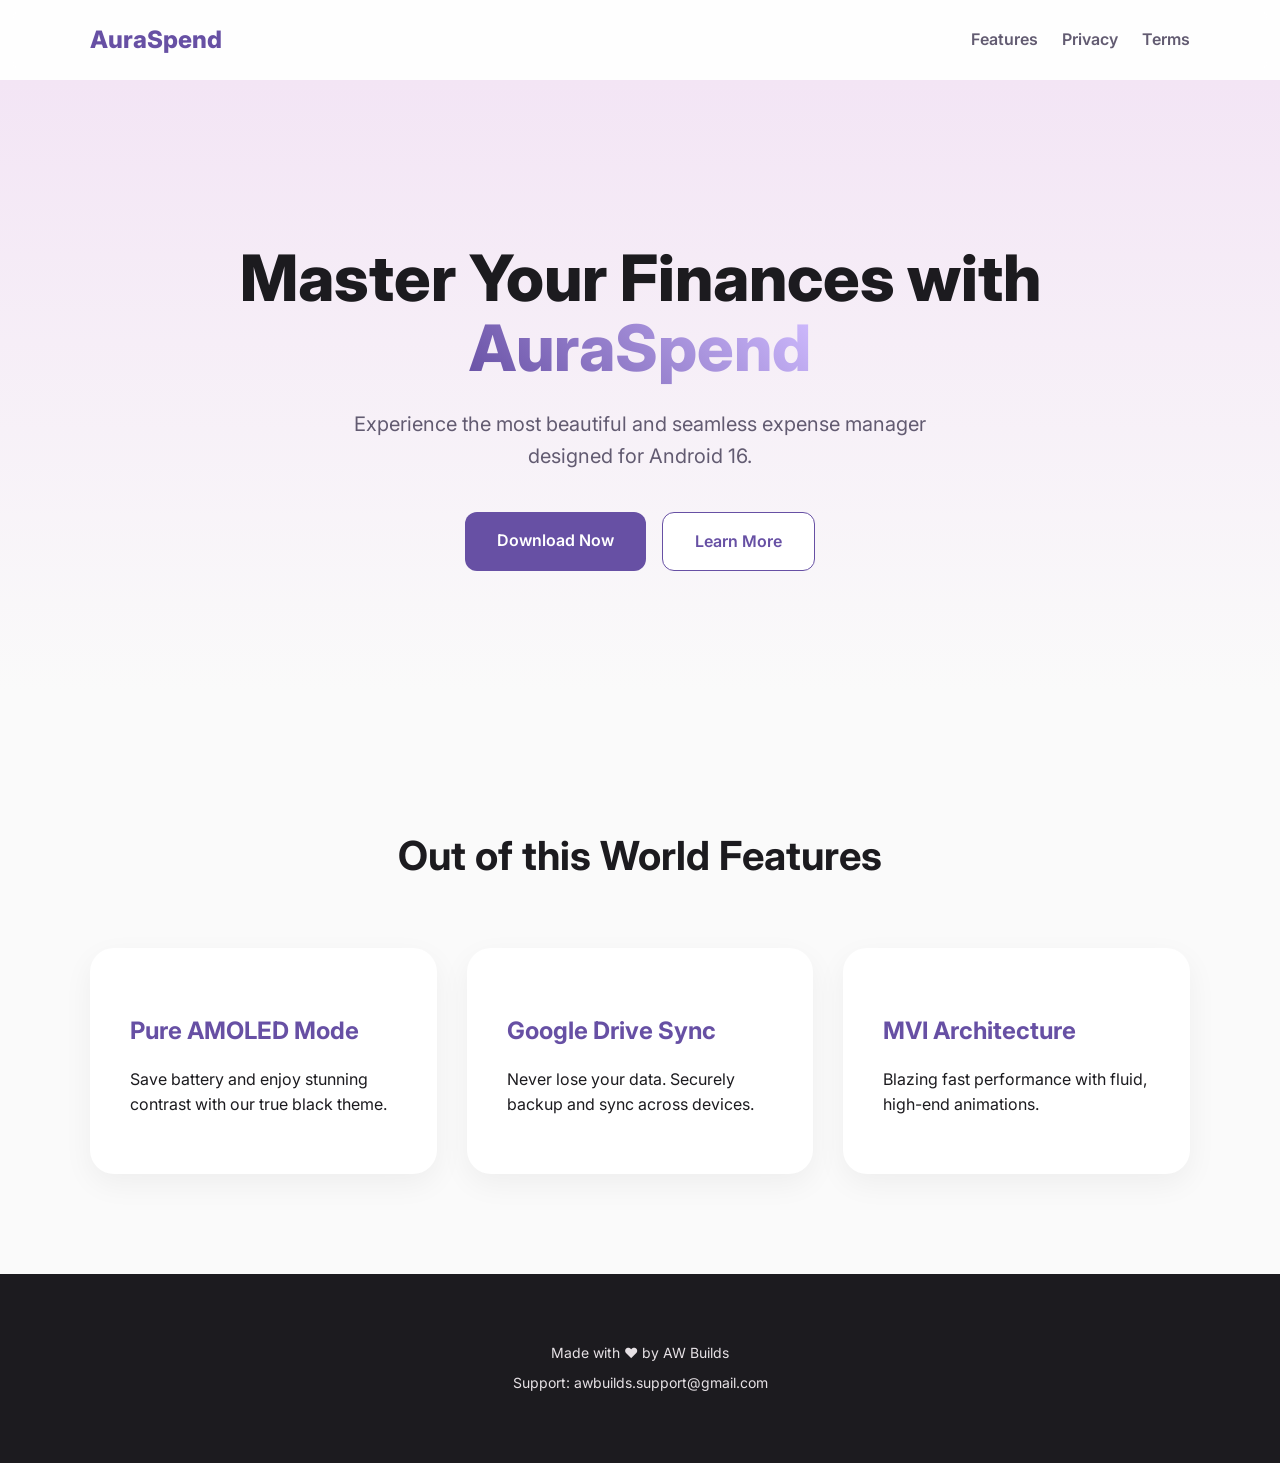
==== .github/private/docs/index.html @ 2388951a "Open-source release setup Add Apache 2.0 LICENSE  Add .github/ templates (CONTRIBUTING, CODE_OF_COND" ====
<!DOCTYPE html>
<html lang="en">
<head>
    <meta charset="UTF-8">
    <meta name="viewport" content="width=device-width, initial-scale=1.0">
    <title>AuraSpend - World Class Expense Management</title>
    <link rel="stylesheet" href="css/style.css">
    <link href="https://fonts.googleapis.com/css2?family=Inter:wght@400;600;800&display=swap" rel="stylesheet">
</head>
<body>
    <nav>
        <div class="container">
            <div class="logo">AuraSpend</div>
            <div class="links">
                <a href="#features">Features</a>
                <a href="privacy.html">Privacy</a>
                <a href="terms.html">Terms</a>
            </div>
        </div>
    </nav>

    <header>
        <div class="container">
            <h1>Master Your Finances with <span class="gradient-text">AuraSpend</span></h1>
            <p>Experience the most beautiful and seamless expense manager designed for Android 16.</p>
            <div class="cta-group">
                <a href="#" class="btn btn-primary">Download Now</a>
                <a href="#features" class="btn btn-secondary">Learn More</a>
            </div>
        </div>
    </header>

    <section id="features" class="features">
        <div class="container">
            <h2>Out of this World Features</h2>
            <div class="grid">
                <div class="card">
                    <h3>Pure AMOLED Mode</h3>
                    <p>Save battery and enjoy stunning contrast with our true black theme.</p>
                </div>
                <div class="card">
                    <h3>Google Drive Sync</h3>
                    <p>Never lose your data. Securely backup and sync across devices.</p>
                </div>
                <div class="card">
                    <h3>MVI Architecture</h3>
                    <p>Blazing fast performance with fluid, high-end animations.</p>
                </div>
            </div>
        </div>
    </section>

    <footer>
        <div class="container">
            <p>Made with ❤️ by AW Builds</p>
            <p>Support: awbuilds.support@gmail.com</p>
        </div>
    </footer>
</body>
</html>
---- .github/private/docs/css/style.css ----
body {
    margin: 0;
    font-family: 'Inter', sans-serif;
    background-color: #fafafa;
    color: #1c1b1f;
    line-height: 1.6;
}

.container {
    max-width: 1100px;
    margin: 0 auto;
    padding: 0 20px;
}

nav {
    height: 80px;
    display: flex;
    align-items: center;
    background: rgba(255, 255, 255, 0.8);
    backdrop-filter: blur(10px);
    position: sticky;
    top: 0;
    z-index: 100;
}

nav .container {
    display: flex;
    justify-content: space-between;
    align-items: center;
    width: 100%;
}

.logo {
    font-weight: 800;
    font-size: 24px;
    color: #6750A4;
}

.links a {
    margin-left: 20px;
    text-decoration: none;
    color: #625B71;
    font-weight: 600;
    transition: color 0.3s;
}

.links a:hover {
    color: #6750A4;
}

header {
    padding: 120px 0;
    text-align: center;
    background: linear-gradient(180deg, #f3e5f5 0%, #fafafa 100%);
}

header h1 {
    font-size: 64px;
    font-weight: 800;
    margin-bottom: 24px;
    line-height: 1.1;
}

.gradient-text {
    background: linear-gradient(45deg, #6750A4, #D0BCFF);
    -webkit-background-clip: text;
    -webkit-text-fill-color: transparent;
}

header p {
    font-size: 20px;
    color: #625B71;
    max-width: 600px;
    margin: 0 auto 40px;
}

.cta-group {
    display: flex;
    justify-content: center;
    gap: 16px;
}

.btn {
    padding: 16px 32px;
    border-radius: 12px;
    text-decoration: none;
    font-weight: 600;
    transition: transform 0.2s;
}

.btn:hover {
    transform: translateY(-2px);
}

.btn-primary {
    background: #6750A4;
    color: white;
}

.btn-secondary {
    background: white;
    color: #6750A4;
    border: 1px solid #6750A4;
}

.features {
    padding: 100px 0;
}

.features h2 {
    text-align: center;
    font-size: 40px;
    margin-bottom: 60px;
}

.grid {
    display: grid;
    grid-template-columns: repeat(auto-fit, minmax(300px, 1fr));
    gap: 30px;
}

.card {
    background: white;
    padding: 40px;
    border-radius: 24px;
    box-shadow: 0 10px 30px rgba(0,0,0,0.05);
    transition: box-shadow 0.3s;
}

.card:hover {
    box-shadow: 0 20px 40px rgba(0,0,0,0.1);
}

.card h3 {
    font-size: 24px;
    margin-bottom: 16px;
    color: #6750A4;
}

footer {
    padding: 60px 0;
    text-align: center;
    background: #1C1B1F;
    color: #E6E1E5;
}

footer p {
    margin: 8px 0;
    font-size: 14px;
}
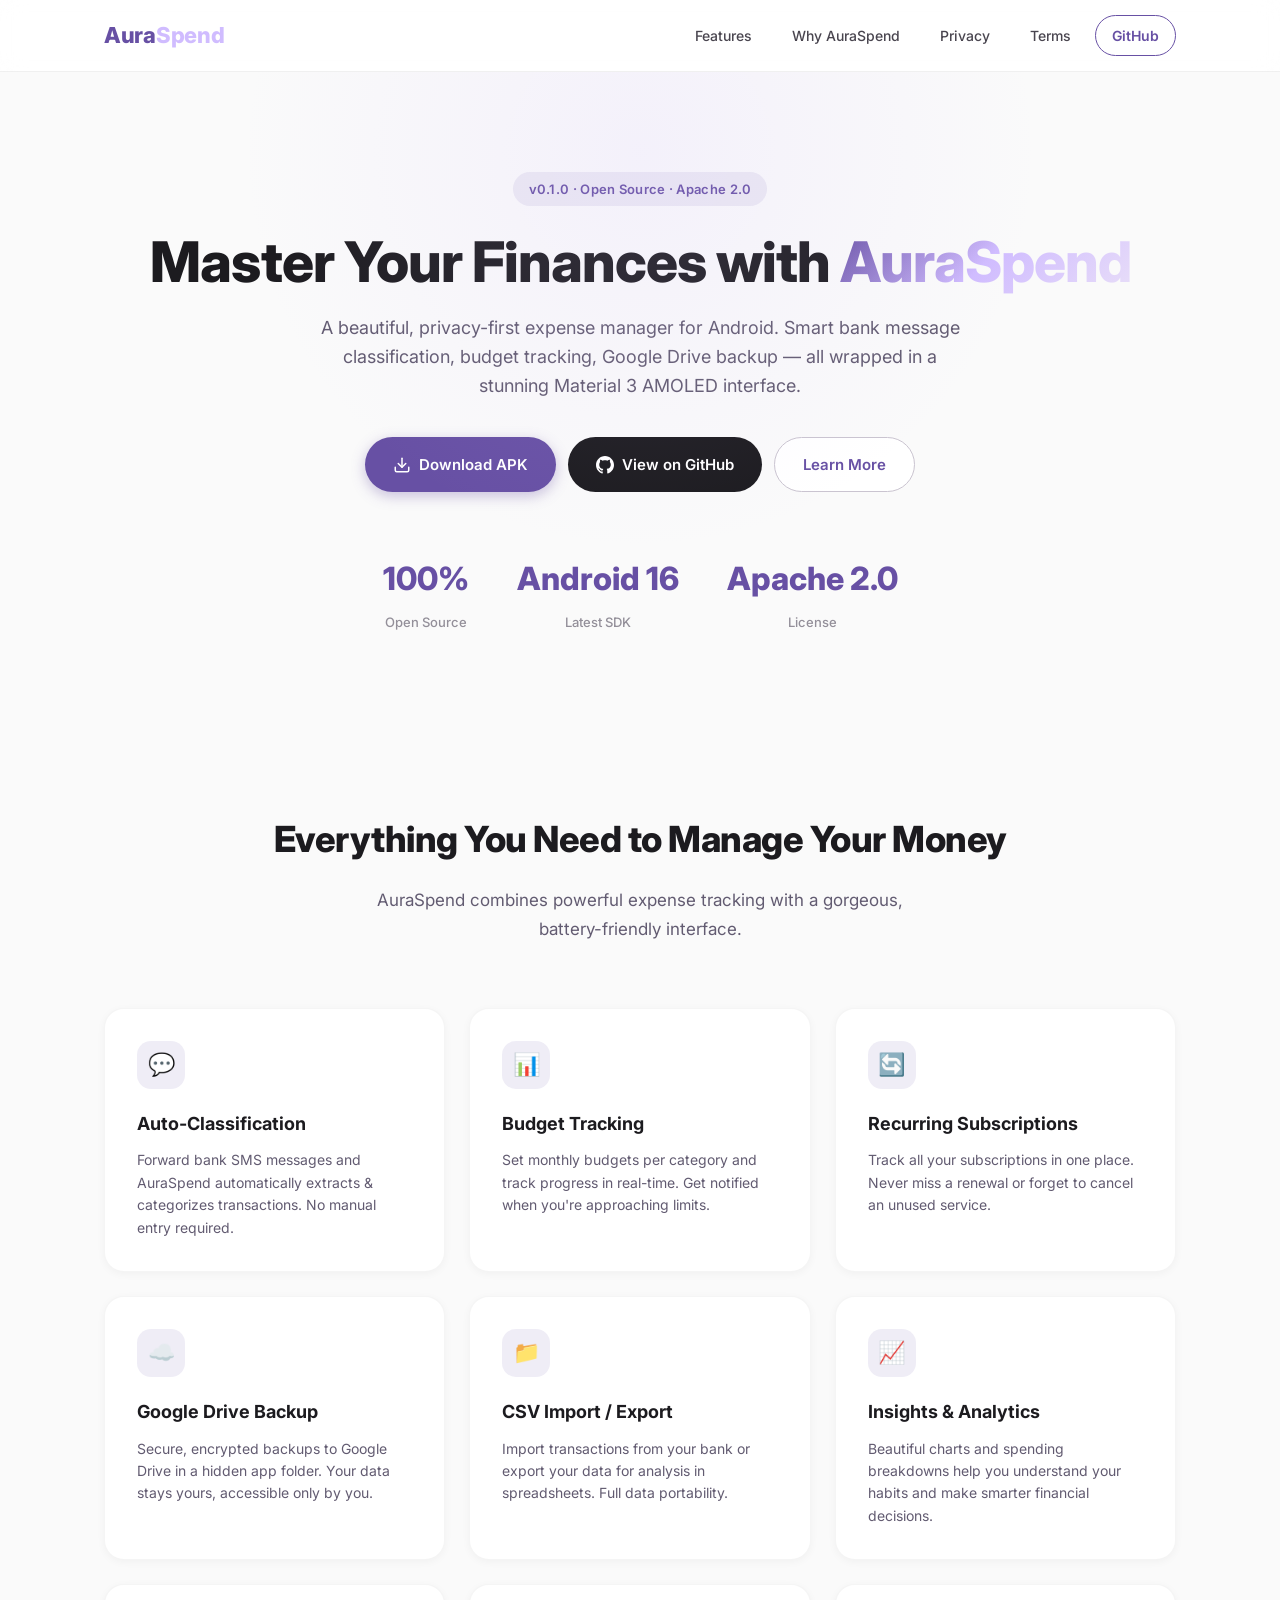
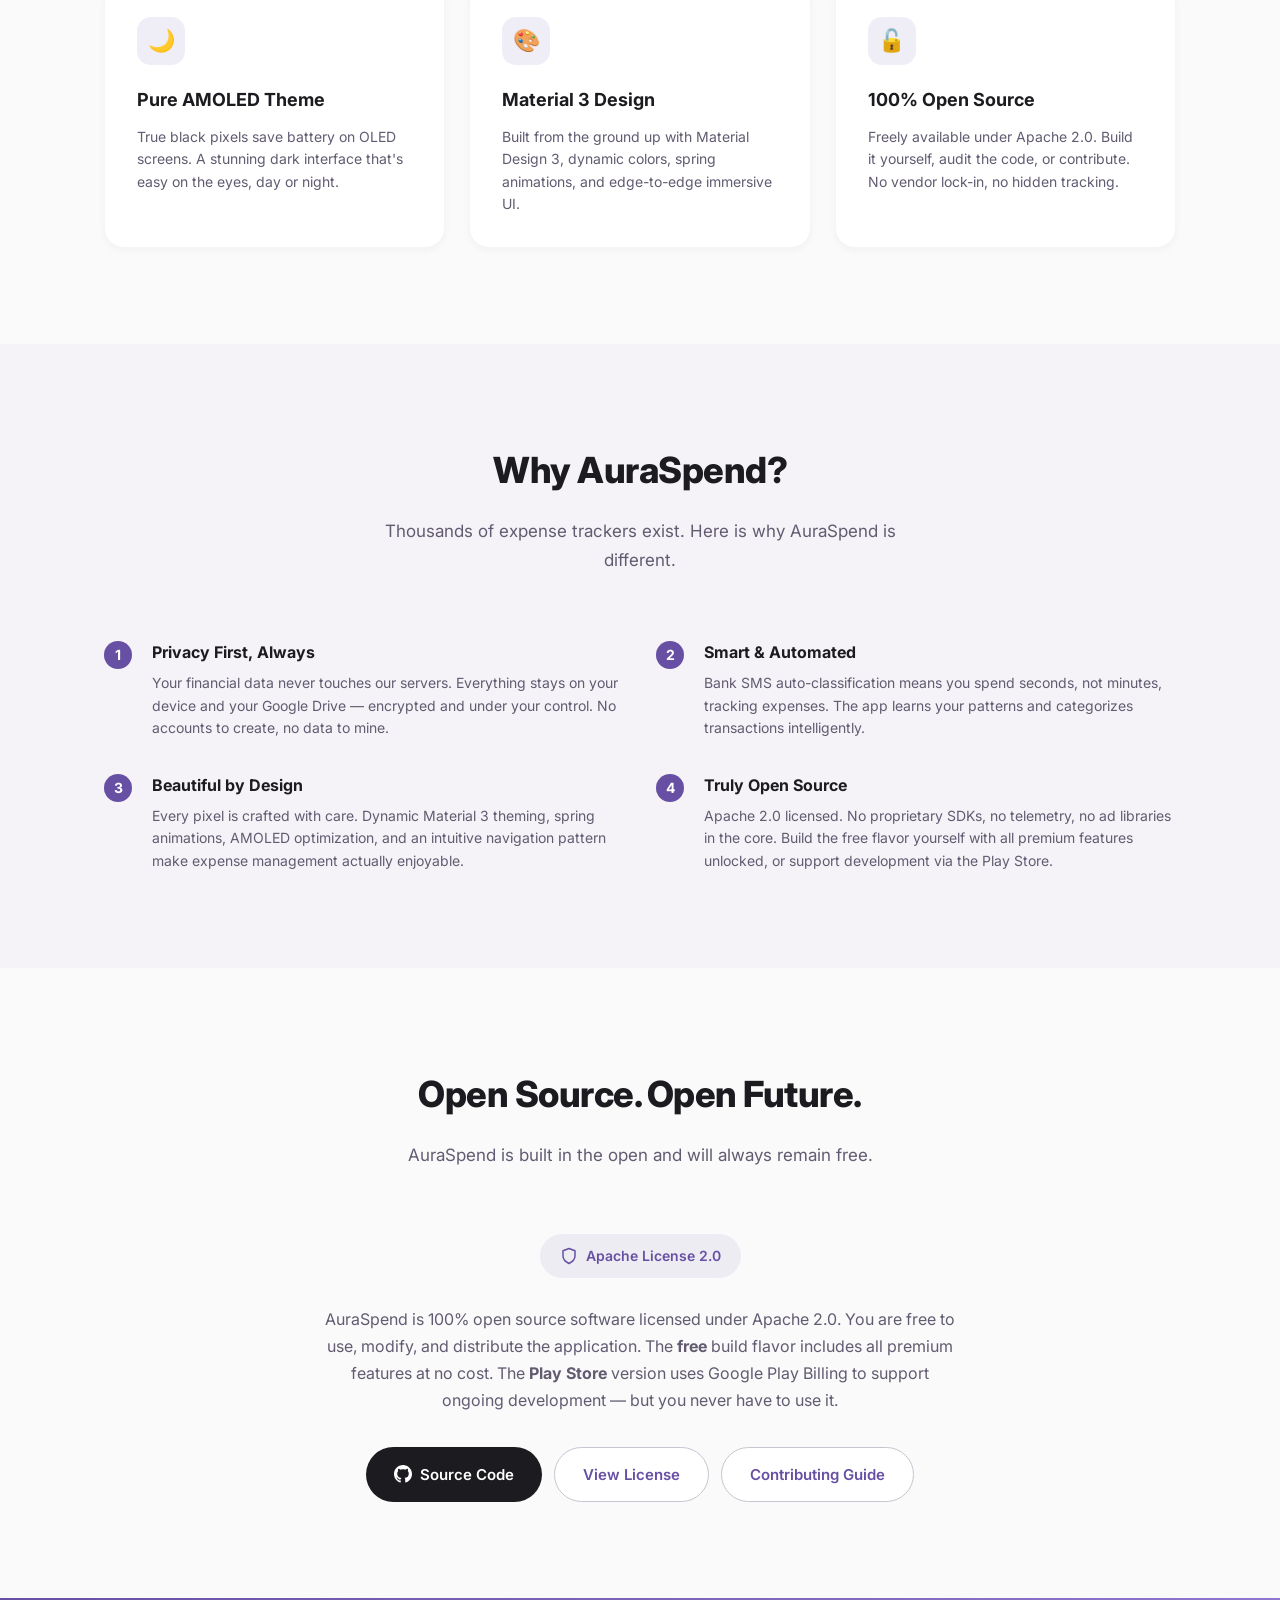
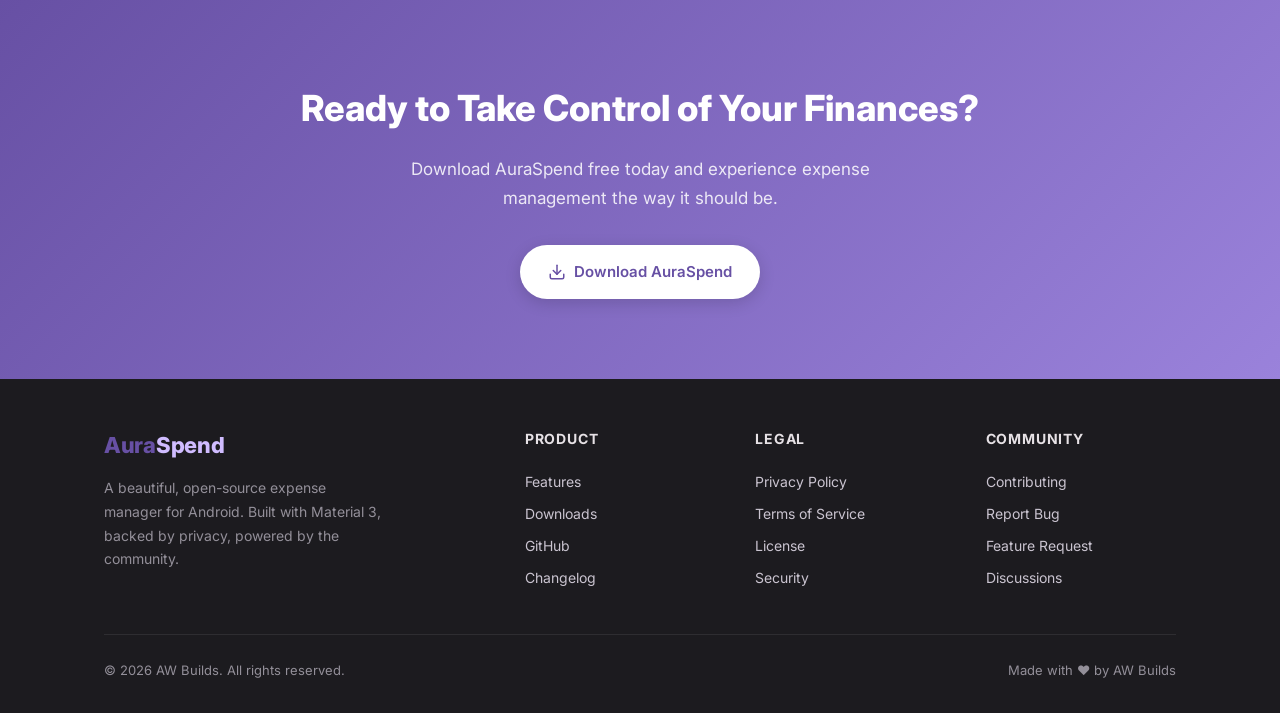
==== commit f697e1cc: "feat(ui): redesign splash screen and fix onboarding/theme logic - Redesign splash screen with animat" ====
--- a/.github/private/docs/index.html
+++ b/.github/private/docs/index.html
@@ -3,57 +3,224 @@
 <head>
     <meta charset="UTF-8">
     <meta name="viewport" content="width=device-width, initial-scale=1.0">
-    <title>AuraSpend - World Class Expense Management</title>
+    <title>AuraSpend — Beautiful Expense Management for Android</title>
+    <meta name="description" content="AuraSpend is a modern, open-source expense tracker for Android with bank message classification, budget tracking, Google Drive sync, and a stunning Material 3 AMOLED interface.">
     <link rel="stylesheet" href="css/style.css">
-    <link href="https://fonts.googleapis.com/css2?family=Inter:wght@400;600;800&display=swap" rel="stylesheet">
+    <link href="https://fonts.googleapis.com/css2?family=Inter:wght@400;500;600;700;800&display=swap" rel="stylesheet">
+    <link rel="icon" type="image/svg+xml" href="data:image/svg+xml,<svg xmlns='http://www.w3.org/2000/svg' viewBox='0 0 100 100'><text y='.9em' font-size='90'>💜</text></svg>">
 </head>
 <body>
     <nav>
         <div class="container">
-            <div class="logo">AuraSpend</div>
-            <div class="links">
+            <a href="index.html" class="logo">Aura<span>Spend</span></a>
+            <div class="nav-links">
                 <a href="#features">Features</a>
+                <a href="#why">Why AuraSpend</a>
                 <a href="privacy.html">Privacy</a>
                 <a href="terms.html">Terms</a>
+                <a href="https://github.com/abhijithwrrr/auraspend" class="btn-outline-small" target="_blank" rel="noopener">GitHub</a>
             </div>
         </div>
     </nav>
 
-    <header>
-        <div class="container">
+    <section class="hero">
+        <div class="container">
+            <div class="hero-badge">v0.1.0 &middot; Open Source &middot; Apache 2.0</div>
             <h1>Master Your Finances with <span class="gradient-text">AuraSpend</span></h1>
-            <p>Experience the most beautiful and seamless expense manager designed for Android 16.</p>
-            <div class="cta-group">
-                <a href="#" class="btn btn-primary">Download Now</a>
+            <p>A beautiful, privacy-first expense manager for Android. Smart bank message classification, budget tracking, Google Drive backup &mdash; all wrapped in a stunning Material 3 AMOLED interface.</p>
+            <div class="hero-actions">
+                <a href="https://github.com/abhijithwrrr/auraspend/releases" class="btn btn-primary" target="_blank" rel="noopener">
+                    <svg width="18" height="18" viewBox="0 0 24 24" fill="none" stroke="currentColor" stroke-width="2" stroke-linecap="round" stroke-linejoin="round"><path d="M21 15v4a2 2 0 0 1-2 2H5a2 2 0 0 1-2-2v-4"/><polyline points="7 10 12 15 17 10"/><line x1="12" y1="15" x2="12" y2="3"/></svg>
+                    Download APK
+                </a>
+                <a href="https://github.com/abhijithwrrr/auraspend" class="btn btn-github" target="_blank" rel="noopener">
+                    <svg width="18" height="18" viewBox="0 0 24 24" fill="currentColor"><path d="M12 0c-6.626 0-12 5.373-12 12 0 5.302 3.438 9.8 8.207 11.387.599.111.793-.261.793-.577v-2.234c-3.338.726-4.033-1.416-4.033-1.416-.546-1.387-1.333-1.756-1.333-1.756-1.089-.745.083-.729.083-.729 1.205.084 1.839 1.237 1.839 1.237 1.07 1.834 2.807 1.304 3.492.997.107-.775.418-1.305.762-1.604-2.665-.305-5.467-1.334-5.467-5.931 0-1.311.469-2.381 1.236-3.221-.124-.303-.535-1.524.117-3.176 0 0 1.008-.322 3.301 1.23.957-.266 1.983-.399 3.003-.404 1.02.005 2.047.138 3.006.404 2.291-1.552 3.297-1.23 3.297-1.23.653 1.653.242 2.874.118 3.176.77.84 1.235 1.911 1.235 3.221 0 4.609-2.807 5.624-5.479 5.921.43.372.823 1.102.823 2.222v3.293c0 .319.192.694.801.576 4.765-1.589 8.199-6.086 8.199-11.386 0-6.627-5.373-12-12-12z"/></svg>
+                    View on GitHub
+                </a>
                 <a href="#features" class="btn btn-secondary">Learn More</a>
             </div>
-        </div>
-    </header>
-
-    <section id="features" class="features">
-        <div class="container">
-            <h2>Out of this World Features</h2>
-            <div class="grid">
-                <div class="card">
-                    <h3>Pure AMOLED Mode</h3>
-                    <p>Save battery and enjoy stunning contrast with our true black theme.</p>
-                </div>
-                <div class="card">
-                    <h3>Google Drive Sync</h3>
-                    <p>Never lose your data. Securely backup and sync across devices.</p>
-                </div>
-                <div class="card">
-                    <h3>MVI Architecture</h3>
-                    <p>Blazing fast performance with fluid, high-end animations.</p>
-                </div>
-            </div>
+            <div class="hero-stats">
+                <div class="stat-item">
+                    <div class="stat-number">100%</div>
+                    <div class="stat-label">Open Source</div>
+                </div>
+                <div class="stat-item">
+                    <div class="stat-number">Android 16</div>
+                    <div class="stat-label">Latest SDK</div>
+                </div>
+                <div class="stat-item">
+                    <div class="stat-number">Apache 2.0</div>
+                    <div class="stat-label">License</div>
+                </div>
+            </div>
+        </div>
+    </section>
+
+    <section id="features" class="section">
+        <div class="container">
+            <div class="section-header">
+                <h2>Everything You Need to Manage Your Money</h2>
+                <p>AuraSpend combines powerful expense tracking with a gorgeous, battery-friendly interface.</p>
+            </div>
+            <div class="features-grid">
+                <div class="feature-card">
+                    <div class="feature-icon">💬</div>
+                    <h3>Auto-Classification</h3>
+                    <p>Forward bank SMS messages and AuraSpend automatically extracts &amp; categorizes transactions. No manual entry required.</p>
+                </div>
+                <div class="feature-card">
+                    <div class="feature-icon">📊</div>
+                    <h3>Budget Tracking</h3>
+                    <p>Set monthly budgets per category and track progress in real-time. Get notified when you're approaching limits.</p>
+                </div>
+                <div class="feature-card">
+                    <div class="feature-icon">🔄</div>
+                    <h3>Recurring Subscriptions</h3>
+                    <p>Track all your subscriptions in one place. Never miss a renewal or forget to cancel an unused service.</p>
+                </div>
+                <div class="feature-card">
+                    <div class="feature-icon">☁️</div>
+                    <h3>Google Drive Backup</h3>
+                    <p>Secure, encrypted backups to Google Drive in a hidden app folder. Your data stays yours, accessible only by you.</p>
+                </div>
+                <div class="feature-card">
+                    <div class="feature-icon">📁</div>
+                    <h3>CSV Import / Export</h3>
+                    <p>Import transactions from your bank or export your data for analysis in spreadsheets. Full data portability.</p>
+                </div>
+                <div class="feature-card">
+                    <div class="feature-icon">📈</div>
+                    <h3>Insights &amp; Analytics</h3>
+                    <p>Beautiful charts and spending breakdowns help you understand your habits and make smarter financial decisions.</p>
+                </div>
+                <div class="feature-card">
+                    <div class="feature-icon">🌙</div>
+                    <h3>Pure AMOLED Theme</h3>
+                    <p>True black pixels save battery on OLED screens. A stunning dark interface that's easy on the eyes, day or night.</p>
+                </div>
+                <div class="feature-card">
+                    <div class="feature-icon">🎨</div>
+                    <h3>Material 3 Design</h3>
+                    <p>Built from the ground up with Material Design 3, dynamic colors, spring animations, and edge-to-edge immersive UI.</p>
+                </div>
+                <div class="feature-card">
+                    <div class="feature-icon">🔓</div>
+                    <h3>100% Open Source</h3>
+                    <p>Freely available under Apache 2.0. Build it yourself, audit the code, or contribute. No vendor lock-in, no hidden tracking.</p>
+                </div>
+            </div>
+        </div>
+    </section>
+
+    <section id="why" class="section section-alt">
+        <div class="container">
+            <div class="section-header">
+                <h2>Why AuraSpend?</h2>
+                <p>Thousands of expense trackers exist. Here is why AuraSpend is different.</p>
+            </div>
+            <div class="why-grid">
+                <div class="why-item">
+                    <div class="why-marker">1</div>
+                    <div>
+                        <h4>Privacy First, Always</h4>
+                        <p>Your financial data never touches our servers. Everything stays on your device and your Google Drive &mdash; encrypted and under your control. No accounts to create, no data to mine.</p>
+                    </div>
+                </div>
+                <div class="why-item">
+                    <div class="why-marker">2</div>
+                    <div>
+                        <h4>Smart &amp; Automated</h4>
+                        <p>Bank SMS auto-classification means you spend seconds, not minutes, tracking expenses. The app learns your patterns and categorizes transactions intelligently.</p>
+                    </div>
+                </div>
+                <div class="why-item">
+                    <div class="why-marker">3</div>
+                    <div>
+                        <h4>Beautiful by Design</h4>
+                        <p>Every pixel is crafted with care. Dynamic Material 3 theming, spring animations, AMOLED optimization, and an intuitive navigation pattern make expense management actually enjoyable.</p>
+                    </div>
+                </div>
+                <div class="why-item">
+                    <div class="why-marker">4</div>
+                    <div>
+                        <h4>Truly Open Source</h4>
+                        <p>Apache 2.0 licensed. No proprietary SDKs, no telemetry, no ad libraries in the core. Build the free flavor yourself with all premium features unlocked, or support development via the Play Store.</p>
+                    </div>
+                </div>
+            </div>
+        </div>
+    </section>
+
+    <section class="section">
+        <div class="container">
+            <div class="section-header">
+                <h2>Open Source. Open Future.</h2>
+                <p>AuraSpend is built in the open and will always remain free.</p>
+            </div>
+            <div class="oss-content">
+                <div class="license-badge">
+                    <svg width="18" height="18" viewBox="0 0 24 24" fill="none" stroke="currentColor" stroke-width="2" stroke-linecap="round" stroke-linejoin="round"><path d="M12 22s8-4 8-10V5l-8-3-8 3v7c0 6 8 10 8 10z"/></svg>
+                    Apache License 2.0
+                </div>
+                <p>
+                    AuraSpend is 100% open source software licensed under Apache 2.0. You are free to use, modify, and distribute the application. The <strong>free</strong> build flavor includes all premium features at no cost. The <strong>Play Store</strong> version uses Google Play Billing to support ongoing development &mdash; but you never have to use it.
+                </p>
+                <div class="oss-links">
+                    <a href="https://github.com/abhijithwrrr/auraspend" class="btn btn-github" target="_blank" rel="noopener">
+                        <svg width="18" height="18" viewBox="0 0 24 24" fill="currentColor"><path d="M12 0c-6.626 0-12 5.373-12 12 0 5.302 3.438 9.8 8.207 11.387.599.111.793-.261.793-.577v-2.234c-3.338.726-4.033-1.416-4.033-1.416-.546-1.387-1.333-1.756-1.333-1.756-1.089-.745.083-.729.083-.729 1.205.084 1.839 1.237 1.839 1.237 1.07 1.834 2.807 1.304 3.492.997.107-.775.418-1.305.762-1.604-2.665-.305-5.467-1.334-5.467-5.931 0-1.311.469-2.381 1.236-3.221-.124-.303-.535-1.524.117-3.176 0 0 1.008-.322 3.301 1.23.957-.266 1.983-.399 3.003-.404 1.02.005 2.047.138 3.006.404 2.291-1.552 3.297-1.23 3.297-1.23.653 1.653.242 2.874.118 3.176.77.84 1.235 1.911 1.235 3.221 0 4.609-2.807 5.624-5.479 5.921.43.372.823 1.102.823 2.222v3.293c0 .319.192.694.801.576 4.765-1.589 8.199-6.086 8.199-11.386 0-6.627-5.373-12-12-12z"/></svg>
+                        Source Code
+                    </a>
+                    <a href="https://github.com/abhijithwrrr/auraspend/blob/main/LICENSE" class="btn btn-secondary" target="_blank" rel="noopener">View License</a>
+                    <a href="https://github.com/abhijithwrrr/auraspend/blob/main/CONTRIBUTING.md" class="btn btn-secondary" target="_blank" rel="noopener">Contributing Guide</a>
+                </div>
+            </div>
+        </div>
+    </section>
+
+    <section class="cta-section">
+        <div class="container">
+            <h2>Ready to Take Control of Your Finances?</h2>
+            <p>Download AuraSpend free today and experience expense management the way it should be.</p>
+            <a href="https://github.com/abhijithwrrr/auraspend/releases" class="btn" target="_blank" rel="noopener">
+                <svg width="18" height="18" viewBox="0 0 24 24" fill="none" stroke="currentColor" stroke-width="2" stroke-linecap="round" stroke-linejoin="round"><path d="M21 15v4a2 2 0 0 1-2 2H5a2 2 0 0 1-2-2v-4"/><polyline points="7 10 12 15 17 10"/><line x1="12" y1="15" x2="12" y2="3"/></svg>
+                Download AuraSpend
+            </a>
         </div>
     </section>
 
     <footer>
         <div class="container">
-            <p>Made with ❤️ by AW Builds</p>
-            <p>Support: awbuilds.support@gmail.com</p>
+            <div class="footer-grid">
+                <div class="footer-brand">
+                    <a href="index.html" class="logo">Aura<span>Spend</span></a>
+                    <p>A beautiful, open-source expense manager for Android. Built with Material 3, backed by privacy, powered by the community.</p>
+                </div>
+                <div class="footer-col">
+                    <h4>Product</h4>
+                    <a href="#features">Features</a>
+                    <a href="https://github.com/abhijithwrrr/auraspend/releases">Downloads</a>
+                    <a href="https://github.com/abhijithwrrr/auraspend">GitHub</a>
+                    <a href="https://github.com/abhijithwrrr/auraspend/blob/main/CHANGELOG.md">Changelog</a>
+                </div>
+                <div class="footer-col">
+                    <h4>Legal</h4>
+                    <a href="privacy.html">Privacy Policy</a>
+                    <a href="terms.html">Terms of Service</a>
+                    <a href="https://github.com/abhijithwrrr/auraspend/blob/main/LICENSE">License</a>
+                    <a href="https://github.com/abhijithwrrr/auraspend/blob/main/SECURITY.md">Security</a>
+                </div>
+                <div class="footer-col">
+                    <h4>Community</h4>
+                    <a href="https://github.com/abhijithwrrr/auraspend/blob/main/CONTRIBUTING.md">Contributing</a>
+                    <a href="https://github.com/abhijithwrrr/auraspend/issues">Report Bug</a>
+                    <a href="https://github.com/abhijithwrrr/auraspend/issues">Feature Request</a>
+                    <a href="https://github.com/abhijithwrrr/auraspend/discussions">Discussions</a>
+                </div>
+            </div>
+            <div class="footer-bottom">
+                <p>&copy; 2026 AW Builds. All rights reserved.</p>
+                <p>Made with ❤️ by AW Builds</p>
+            </div>
         </div>
     </footer>
 </body>
--- a/.github/private/docs/css/style.css
+++ b/.github/private/docs/css/style.css
@@ -1,26 +1,41 @@
+*, *::before, *::after {
+    box-sizing: border-box;
+    margin: 0;
+    padding: 0;
+}
+
+html {
+    scroll-behavior: smooth;
+    -webkit-font-smoothing: antialiased;
+    -moz-osx-font-smoothing: grayscale;
+}
+
 body {
-    margin: 0;
-    font-family: 'Inter', sans-serif;
+    font-family: 'Inter', -apple-system, BlinkMacSystemFont, sans-serif;
     background-color: #fafafa;
     color: #1c1b1f;
-    line-height: 1.6;
+    line-height: 1.7;
+    font-size: 16px;
 }
 
 .container {
-    max-width: 1100px;
+    max-width: 1120px;
     margin: 0 auto;
-    padding: 0 20px;
-}
-
+    padding: 0 24px;
+}
+
+/* Navigation */
 nav {
-    height: 80px;
-    display: flex;
-    align-items: center;
-    background: rgba(255, 255, 255, 0.8);
-    backdrop-filter: blur(10px);
+    height: 72px;
+    display: flex;
+    align-items: center;
+    background: rgba(255, 255, 255, 0.85);
+    backdrop-filter: blur(12px);
+    -webkit-backdrop-filter: blur(12px);
     position: sticky;
     top: 0;
-    z-index: 100;
+    z-index: 1000;
+    border-bottom: 1px solid rgba(0,0,0,0.06);
 }
 
 nav .container {
@@ -32,60 +47,122 @@
 
 .logo {
     font-weight: 800;
-    font-size: 24px;
-    color: #6750A4;
-}
-
-.links a {
-    margin-left: 20px;
+    font-size: 22px;
+    color: #6750A4;
     text-decoration: none;
-    color: #625B71;
+    letter-spacing: -0.3px;
+}
+
+.logo span {
+    color: #D0BCFF;
+}
+
+.nav-links {
+    display: flex;
+    align-items: center;
+    gap: 8px;
+}
+
+.nav-links a {
+    text-decoration: none;
+    color: #49454F;
+    font-weight: 500;
+    font-size: 14px;
+    padding: 8px 16px;
+    border-radius: 100px;
+    transition: all 0.2s;
+}
+
+.nav-links a:hover {
+    background: rgba(103, 80, 164, 0.08);
+    color: #6750A4;
+}
+
+.nav-links .btn-outline-small {
+    border: 1px solid #6750A4;
+    color: #6750A4;
     font-weight: 600;
-    transition: color 0.3s;
-}
-
-.links a:hover {
-    color: #6750A4;
-}
-
-header {
-    padding: 120px 0;
+}
+
+.nav-links .btn-outline-small:hover {
+    background: #6750A4;
+    color: #fff;
+}
+
+/* Hero */
+.hero {
+    padding: 100px 0 80px;
     text-align: center;
-    background: linear-gradient(180deg, #f3e5f5 0%, #fafafa 100%);
-}
-
-header h1 {
-    font-size: 64px;
+    position: relative;
+    overflow: hidden;
+}
+
+.hero::before {
+    content: '';
+    position: absolute;
+    top: -50%;
+    left: 50%;
+    width: 800px;
+    height: 800px;
+    background: radial-gradient(circle, rgba(208,188,255,0.15) 0%, transparent 70%);
+    transform: translate(-50%, 0);
+    pointer-events: none;
+}
+
+.hero-badge {
+    display: inline-block;
+    background: rgba(103, 80, 164, 0.1);
+    color: #6750A4;
+    font-size: 13px;
+    font-weight: 600;
+    padding: 6px 16px;
+    border-radius: 100px;
+    margin-bottom: 24px;
+    letter-spacing: 0.3px;
+}
+
+.hero h1 {
+    font-size: 56px;
     font-weight: 800;
-    margin-bottom: 24px;
-    line-height: 1.1;
-}
-
-.gradient-text {
-    background: linear-gradient(45deg, #6750A4, #D0BCFF);
+    margin-bottom: 20px;
+    line-height: 1.15;
+    letter-spacing: -1px;
+    color: #1c1b1f;
+}
+
+.hero h1 .gradient-text {
+    background: linear-gradient(135deg, #6750A4 0%, #D0BCFF 50%, #E8DEF8 100%);
     -webkit-background-clip: text;
     -webkit-text-fill-color: transparent;
-}
-
-header p {
-    font-size: 20px;
+    background-clip: text;
+}
+
+.hero p {
+    font-size: 18px;
     color: #625B71;
-    max-width: 600px;
-    margin: 0 auto 40px;
-}
-
-.cta-group {
+    max-width: 640px;
+    margin: 0 auto 36px;
+    line-height: 1.6;
+}
+
+.hero-actions {
     display: flex;
     justify-content: center;
-    gap: 16px;
+    gap: 12px;
+    flex-wrap: wrap;
 }
 
 .btn {
-    padding: 16px 32px;
-    border-radius: 12px;
+    display: inline-flex;
+    align-items: center;
+    gap: 8px;
+    padding: 14px 28px;
+    border-radius: 100px;
     text-decoration: none;
     font-weight: 600;
-    transition: transform 0.2s;
+    font-size: 15px;
+    transition: all 0.25s;
+    cursor: pointer;
 }
 
 .btn:hover {
@@ -94,57 +171,420 @@
 
 .btn-primary {
     background: #6750A4;
-    color: white;
+    color: #fff;
+    box-shadow: 0 4px 14px rgba(103, 80, 164, 0.35);
+}
+
+.btn-primary:hover {
+    background: #7C67B6;
+    box-shadow: 0 6px 20px rgba(103, 80, 164, 0.45);
 }
 
 .btn-secondary {
-    background: white;
-    color: #6750A4;
-    border: 1px solid #6750A4;
-}
-
-.features {
-    padding: 100px 0;
-}
-
-.features h2 {
+    background: #fff;
+    color: #6750A4;
+    border: 1.5px solid #CAC4D0;
+}
+
+.btn-secondary:hover {
+    border-color: #6750A4;
+    background: rgba(103, 80, 164, 0.04);
+}
+
+.btn-github {
+    background: #1c1b1f;
+    color: #fff;
+}
+
+.btn-github:hover {
+    background: #2e2c33;
+}
+
+.hero-stats {
+    display: flex;
+    justify-content: center;
+    gap: 48px;
+    margin-top: 60px;
+    flex-wrap: wrap;
+}
+
+.stat-item {
     text-align: center;
-    font-size: 40px;
-    margin-bottom: 60px;
-}
-
-.grid {
+}
+
+.stat-number {
+    font-size: 32px;
+    font-weight: 800;
+    color: #6750A4;
+}
+
+.stat-label {
+    font-size: 13px;
+    color: #938F99;
+    font-weight: 500;
+    margin-top: 4px;
+}
+
+/* Section common */
+.section {
+    padding: 96px 0;
+}
+
+.section-alt {
+    background: #f5f3f7;
+}
+
+.section-header {
+    text-align: center;
+    margin-bottom: 64px;
+}
+
+.section-header h2 {
+    font-size: 36px;
+    font-weight: 800;
+    color: #1c1b1f;
+    margin-bottom: 16px;
+    letter-spacing: -0.5px;
+}
+
+.section-header p {
+    font-size: 17px;
+    color: #625B71;
+    max-width: 560px;
+    margin: 0 auto;
+}
+
+/* Features Grid */
+.features-grid {
     display: grid;
-    grid-template-columns: repeat(auto-fit, minmax(300px, 1fr));
-    gap: 30px;
-}
-
-.card {
-    background: white;
-    padding: 40px;
-    border-radius: 24px;
-    box-shadow: 0 10px 30px rgba(0,0,0,0.05);
-    transition: box-shadow 0.3s;
-}
-
-.card:hover {
-    box-shadow: 0 20px 40px rgba(0,0,0,0.1);
-}
-
-.card h3 {
-    font-size: 24px;
+    grid-template-columns: repeat(3, 1fr);
+    gap: 24px;
+}
+
+.feature-card {
+    background: #fff;
+    padding: 32px;
+    border-radius: 20px;
+    box-shadow: 0 2px 8px rgba(0,0,0,0.04);
+    transition: all 0.3s;
+    border: 1px solid rgba(0,0,0,0.04);
+}
+
+.feature-card:hover {
+    box-shadow: 0 12px 32px rgba(0,0,0,0.08);
+    transform: translateY(-4px);
+    border-color: rgba(103, 80, 164, 0.15);
+}
+
+.feature-icon {
+    width: 48px;
+    height: 48px;
+    background: rgba(103, 80, 164, 0.1);
+    border-radius: 14px;
+    display: flex;
+    align-items: center;
+    justify-content: center;
+    font-size: 22px;
+    margin-bottom: 20px;
+}
+
+.feature-card h3 {
+    font-size: 18px;
+    font-weight: 700;
+    color: #1c1b1f;
+    margin-bottom: 10px;
+}
+
+.feature-card p {
+    font-size: 14px;
+    color: #625B71;
+    line-height: 1.6;
+}
+
+/* Why section */
+.why-grid {
+    display: grid;
+    grid-template-columns: repeat(2, 1fr);
+    gap: 32px;
+}
+
+.why-item {
+    display: flex;
+    gap: 20px;
+    align-items: flex-start;
+}
+
+.why-marker {
+    flex-shrink: 0;
+    width: 28px;
+    height: 28px;
+    background: #6750A4;
+    border-radius: 50%;
+    display: flex;
+    align-items: center;
+    justify-content: center;
+    color: #fff;
+    font-size: 14px;
+    font-weight: 700;
+    margin-top: 2px;
+}
+
+.why-item h4 {
+    font-size: 16px;
+    font-weight: 700;
+    color: #1c1b1f;
+    margin-bottom: 6px;
+}
+
+.why-item p {
+    font-size: 14px;
+    color: #625B71;
+    line-height: 1.6;
+}
+
+/* Open Source section */
+.oss-content {
+    text-align: center;
+    max-width: 640px;
+    margin: 0 auto;
+}
+
+.oss-content p {
+    font-size: 16px;
+    color: #625B71;
+    margin-bottom: 32px;
+    line-height: 1.7;
+}
+
+.license-badge {
+    display: inline-flex;
+    align-items: center;
+    gap: 8px;
+    background: rgba(103, 80, 164, 0.08);
+    color: #6750A4;
+    font-size: 14px;
+    font-weight: 600;
+    padding: 10px 20px;
+    border-radius: 100px;
+    margin-bottom: 28px;
+}
+
+.oss-links {
+    display: flex;
+    justify-content: center;
+    gap: 12px;
+    flex-wrap: wrap;
+}
+
+/* Legal pages */
+.legal-page {
+    padding: 80px 0;
+}
+
+.legal-page h1 {
+    font-size: 36px;
+    font-weight: 800;
+    color: #1c1b1f;
+    margin-bottom: 8px;
+    letter-spacing: -0.5px;
+}
+
+.legal-page .last-updated {
+    color: #938F99;
+    font-size: 14px;
+    margin-bottom: 48px;
+}
+
+.legal-page section {
+    margin-bottom: 40px;
+}
+
+.legal-page h2 {
+    font-size: 20px;
+    font-weight: 700;
+    color: #1c1b1f;
+    margin-bottom: 12px;
+}
+
+.legal-page h3 {
+    font-size: 16px;
+    font-weight: 600;
+    color: #1c1b1f;
+    margin-bottom: 8px;
+    margin-top: 20px;
+}
+
+.legal-page p {
+    font-size: 15px;
+    color: #49454F;
+    line-height: 1.8;
+    margin-bottom: 12px;
+}
+
+.legal-page ul {
+    margin: 8px 0 16px 24px;
+    color: #49454F;
+    font-size: 15px;
+    line-height: 1.8;
+}
+
+.legal-page ul li {
+    margin-bottom: 4px;
+}
+
+/* CTA Section */
+.cta-section {
+    background: linear-gradient(135deg, #6750A4 0%, #9A82DB 100%);
+    padding: 80px 0;
+    text-align: center;
+}
+
+.cta-section h2 {
+    font-size: 36px;
+    font-weight: 800;
+    color: #fff;
     margin-bottom: 16px;
-    color: #6750A4;
-}
-
+}
+
+.cta-section p {
+    font-size: 17px;
+    color: rgba(255,255,255,0.85);
+    max-width: 500px;
+    margin: 0 auto 32px;
+}
+
+.cta-section .btn {
+    background: #fff;
+    color: #6750A4;
+    box-shadow: 0 4px 16px rgba(0,0,0,0.15);
+}
+
+.cta-section .btn:hover {
+    transform: translateY(-2px);
+    box-shadow: 0 8px 24px rgba(0,0,0,0.2);
+}
+
+/* Footer */
 footer {
-    padding: 60px 0;
-    text-align: center;
-    background: #1C1B1F;
-    color: #E6E1E5;
-}
-
-footer p {
-    margin: 8px 0;
-    font-size: 14px;
-}
+    background: #1c1b1f;
+    color: #cac4d0;
+    padding: 48px 0 32px;
+}
+
+.footer-grid {
+    display: grid;
+    grid-template-columns: 2fr 1fr 1fr 1fr;
+    gap: 40px;
+    margin-bottom: 40px;
+}
+
+.footer-brand .logo {
+    display: inline-block;
+    margin-bottom: 12px;
+}
+
+.footer-brand p {
+    font-size: 14px;
+    color: #938F99;
+    line-height: 1.7;
+    max-width: 280px;
+}
+
+.footer-col h4 {
+    color: #e6e1e5;
+    font-size: 14px;
+    font-weight: 700;
+    margin-bottom: 16px;
+    text-transform: uppercase;
+    letter-spacing: 0.8px;
+}
+
+.footer-col a {
+    display: block;
+    color: #cac4d0;
+    text-decoration: none;
+    font-size: 14px;
+    padding: 4px 0;
+    transition: color 0.2s;
+}
+
+.footer-col a:hover {
+    color: #D0BCFF;
+}
+
+.footer-bottom {
+    border-top: 1px solid rgba(255,255,255,0.08);
+    padding-top: 24px;
+    display: flex;
+    justify-content: space-between;
+    align-items: center;
+    flex-wrap: wrap;
+    gap: 12px;
+}
+
+.footer-bottom p {
+    font-size: 13px;
+    color: #938F99;
+}
+
+/* Responsive */
+@media (max-width: 900px) {
+    .features-grid {
+        grid-template-columns: repeat(2, 1fr);
+    }
+
+    .why-grid {
+        grid-template-columns: 1fr;
+    }
+
+    .footer-grid {
+        grid-template-columns: 1fr 1fr;
+    }
+
+    .hero h1 {
+        font-size: 40px;
+    }
+}
+
+@media (max-width: 640px) {
+    .features-grid {
+        grid-template-columns: 1fr;
+    }
+
+    .footer-grid {
+        grid-template-columns: 1fr;
+    }
+
+    .hero {
+        padding: 64px 0 48px;
+    }
+
+    .hero h1 {
+        font-size: 32px;
+    }
+
+    .hero p {
+        font-size: 16px;
+    }
+
+    .hero-stats {
+        gap: 24px;
+    }
+
+    .section {
+        padding: 64px 0;
+    }
+
+    .nav-links a {
+        font-size: 13px;
+        padding: 6px 12px;
+    }
+
+    .nav-links a.github-link {
+        display: none;
+    }
+
+    .legal-page h1 {
+        font-size: 28px;
+    }
+}
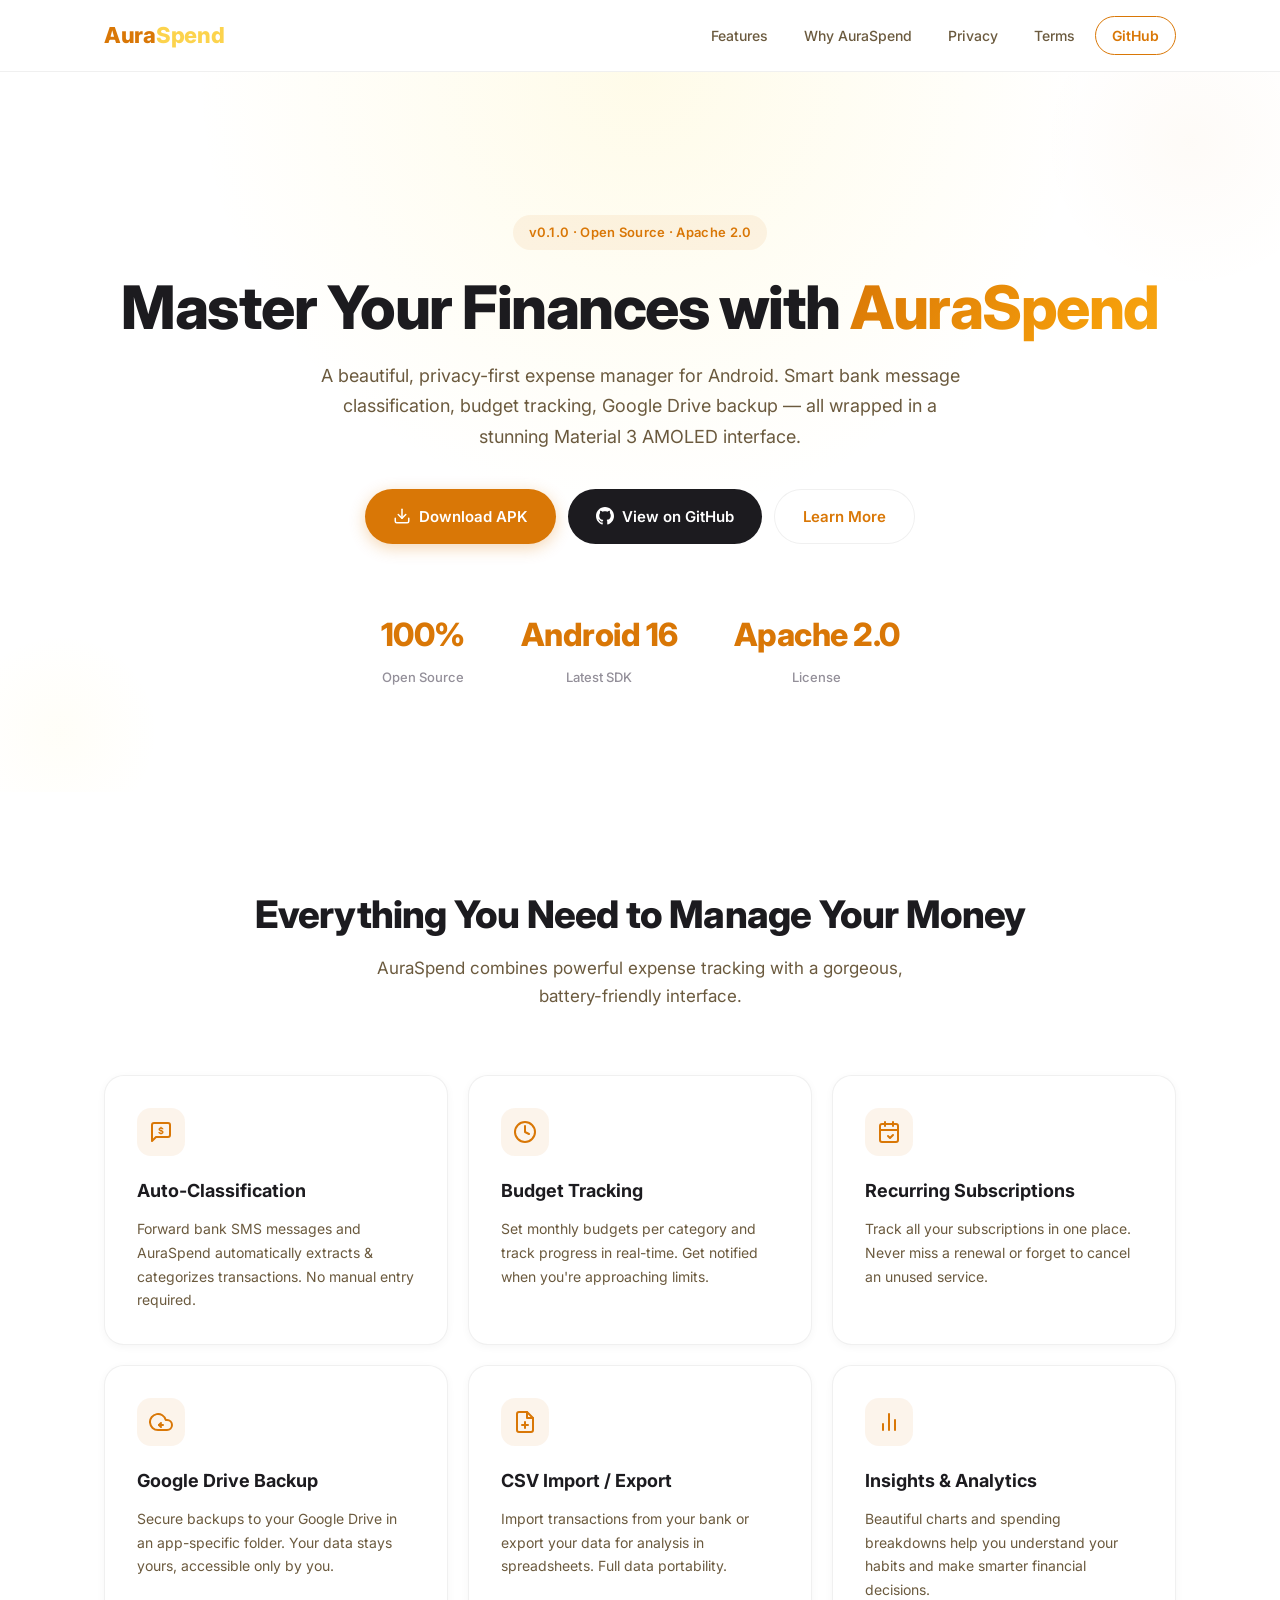
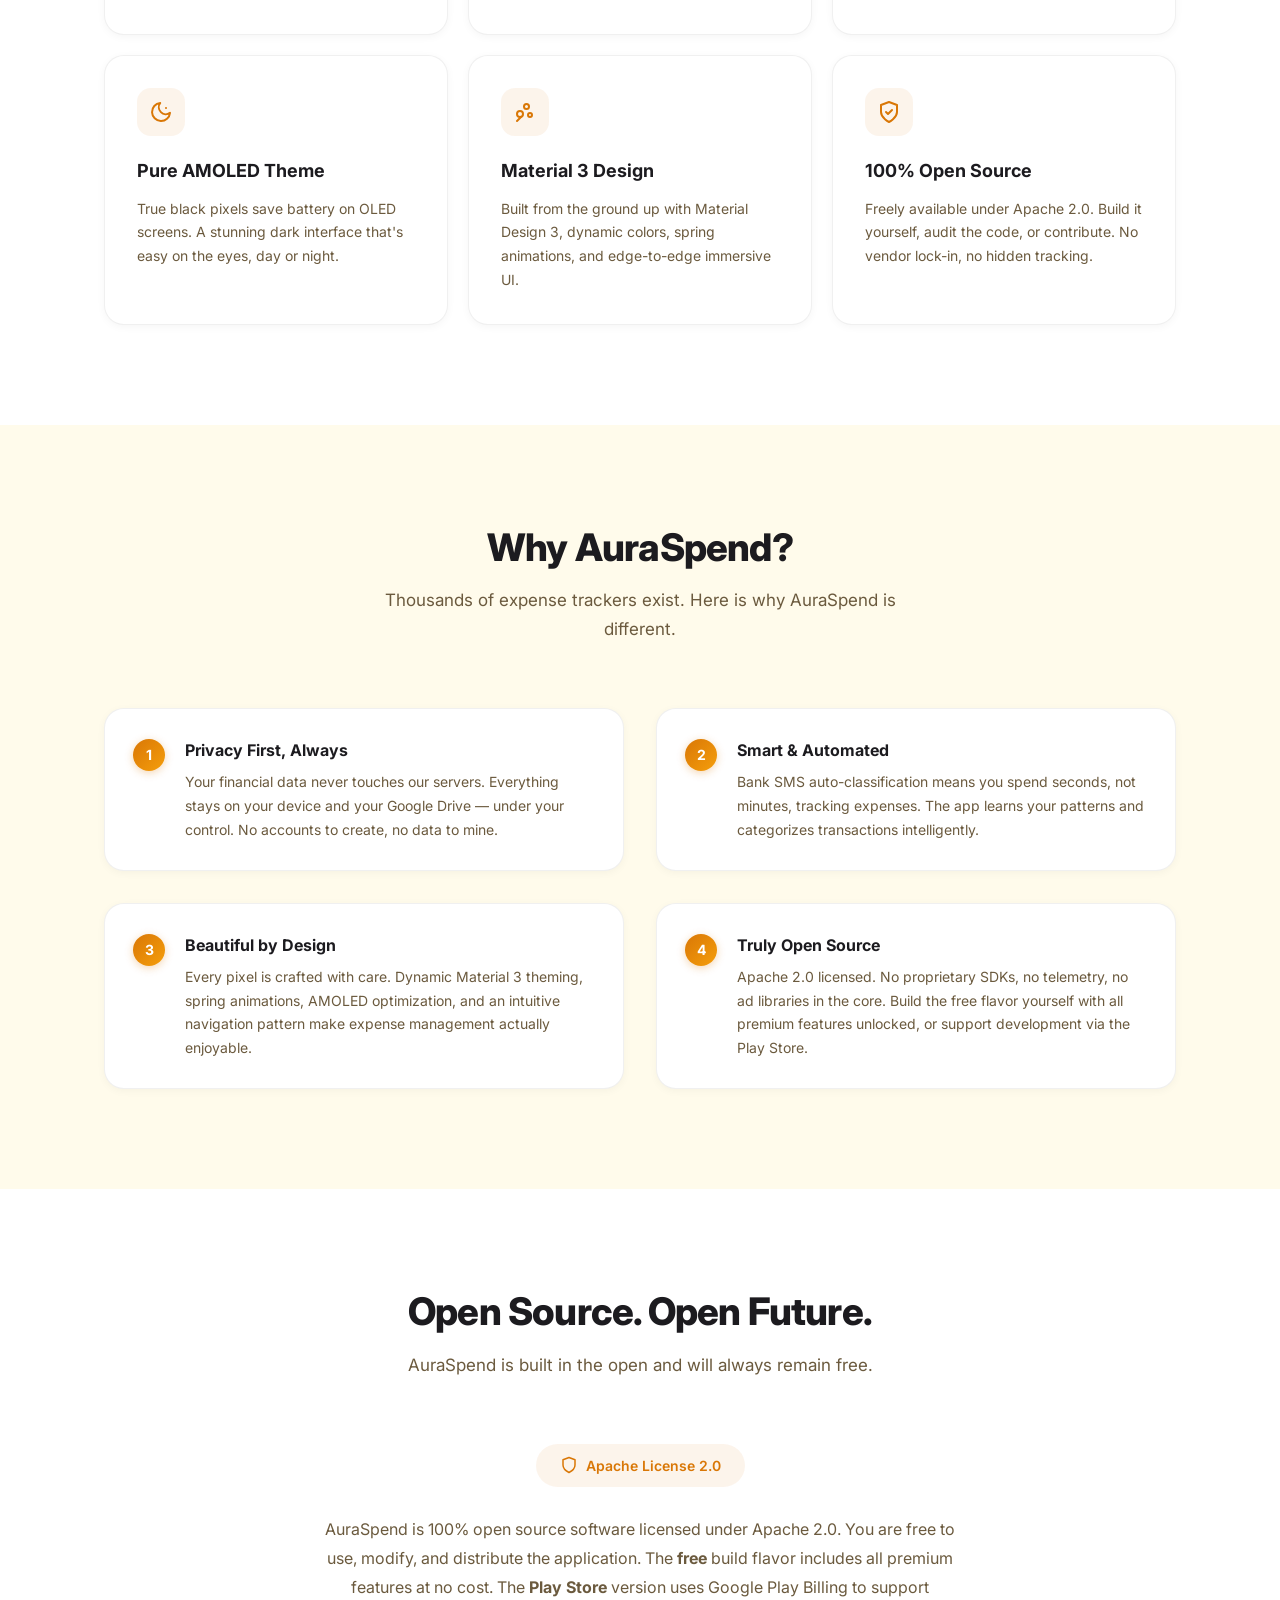
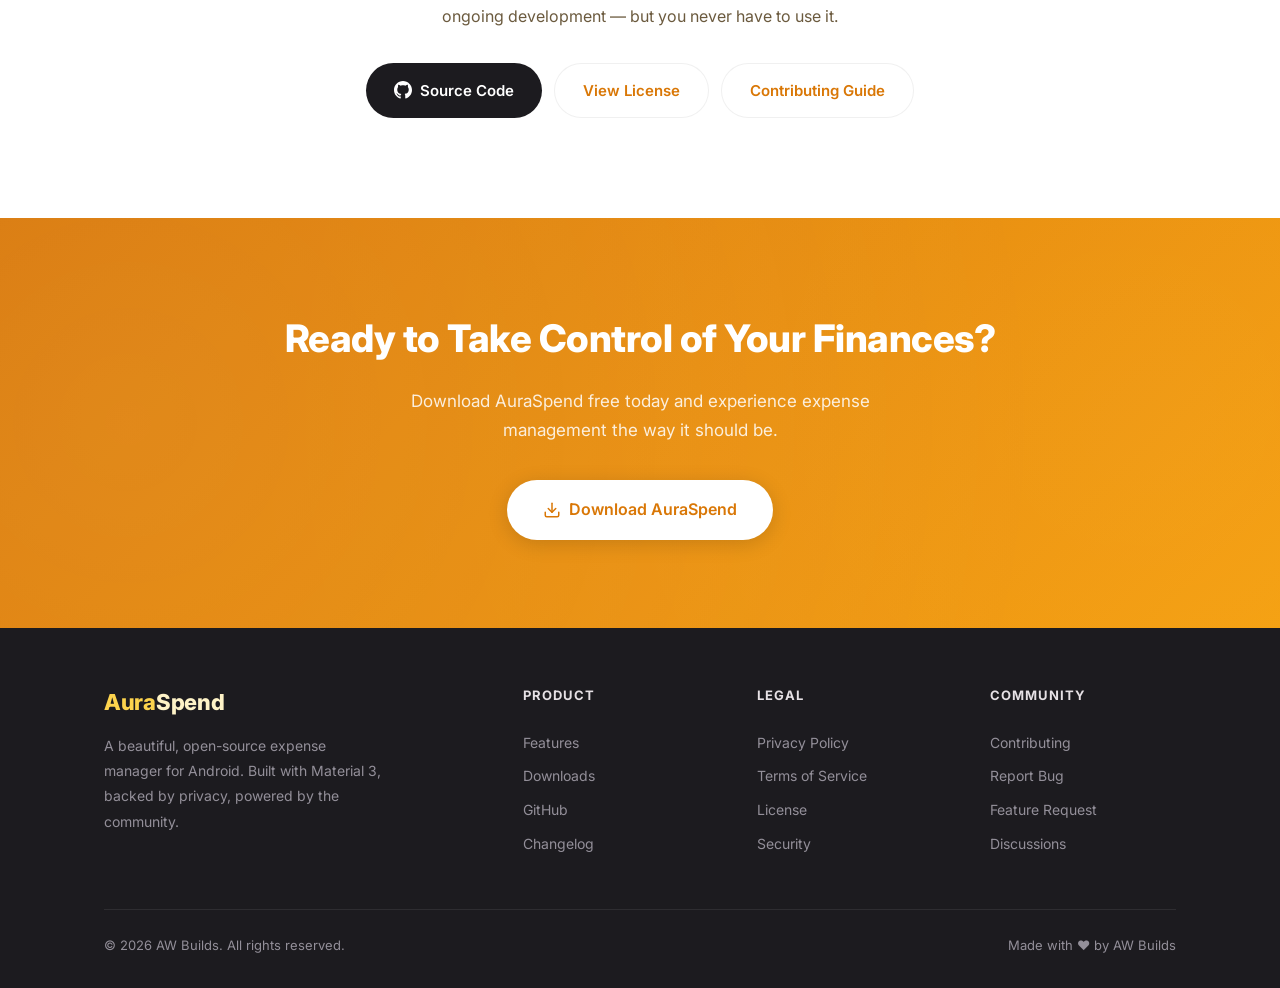
==== commit f8e9f6b7: "Add dark mode support with CSS variables and simplify Kotlin imports - Implement CSS custom properti" ====
--- a/.github/private/docs/index.html
+++ b/.github/private/docs/index.html
@@ -5,15 +5,49 @@
     <meta name="viewport" content="width=device-width, initial-scale=1.0">
     <title>AuraSpend — Beautiful Expense Management for Android</title>
     <meta name="description" content="AuraSpend is a modern, open-source expense tracker for Android with bank message classification, budget tracking, Google Drive sync, and a stunning Material 3 AMOLED interface.">
+    <meta property="og:title" content="AuraSpend — Beautiful Expense Management for Android">
+    <meta property="og:description" content="A privacy-first, open-source expense manager for Android. Smart bank message classification, budget tracking, Google Drive backup — all wrapped in a stunning Material 3 AMOLED interface.">
+    <meta property="og:url" content="https://abhijithwrrr.github.io/auraspend/">
+    <meta property="og:type" content="software">
+    <meta property="og:site_name" content="AuraSpend">
+    <meta name="twitter:card" content="summary_large_image">
+    <meta name="twitter:title" content="AuraSpend — Beautiful Expense Management for Android">
+    <meta name="twitter:description" content="A privacy-first, open-source expense manager for Android. Smart bank message classification, budget tracking, Google Drive backup.">
     <link rel="stylesheet" href="css/style.css">
     <link href="https://fonts.googleapis.com/css2?family=Inter:wght@400;500;600;700;800&display=swap" rel="stylesheet">
-    <link rel="icon" type="image/svg+xml" href="data:image/svg+xml,<svg xmlns='http://www.w3.org/2000/svg' viewBox='0 0 100 100'><text y='.9em' font-size='90'>💜</text></svg>">
+    <link rel="icon" type="image/svg+xml" href="data:image/svg+xml,%3Csvg xmlns='http://www.w3.org/2000/svg' viewBox='0 0 100 100'%3E%3Ccircle cx='50' cy='50' r='45' fill='%23D97706'/%3E%3Ctext x='50' y='72' text-anchor='middle' font-size='60' font-weight='800' font-family='system-ui' fill='white'%3EA%3C/text%3E%3C/svg%3E">
+    <script type="application/ld+json">
+    {
+        "@context": "https://schema.org",
+        "@type": "MobileApplication",
+        "name": "AuraSpend",
+        "operatingSystem": "Android",
+        "applicationCategory": "FinanceApplication",
+        "description": "A privacy-first, open-source expense manager for Android with smart bank message classification, budget tracking, Google Drive backup, and Material 3 design.",
+        "url": "https://abhijithwrrr.github.io/auraspend/",
+        "license": "https://www.apache.org/licenses/LICENSE-2.0",
+        "author": {
+            "@type": "Person",
+            "name": "AW Builds"
+        },
+        "offers": {
+            "@type": "Offer",
+            "price": "0",
+            "priceCurrency": "USD"
+        }
+    }
+    </script>
 </head>
 <body>
     <nav>
         <div class="container">
             <a href="index.html" class="logo">Aura<span>Spend</span></a>
-            <div class="nav-links">
+            <button class="hamburger" aria-label="Toggle navigation" aria-expanded="false">
+                <span></span>
+                <span></span>
+                <span></span>
+            </button>
+            <div class="nav-links" id="navLinks">
                 <a href="#features">Features</a>
                 <a href="#why">Why AuraSpend</a>
                 <a href="privacy.html">Privacy</a>
@@ -24,6 +58,8 @@
     </nav>
 
     <section class="hero">
+        <div class="hero-blob hero-blob-1"></div>
+        <div class="hero-blob hero-blob-2"></div>
         <div class="container">
             <div class="hero-badge">v0.1.0 &middot; Open Source &middot; Apache 2.0</div>
             <h1>Master Your Finances with <span class="gradient-text">AuraSpend</span></h1>
@@ -56,7 +92,7 @@
         </div>
     </section>
 
-    <section id="features" class="section">
+    <section id="features" class="section reveal">
         <div class="container">
             <div class="section-header">
                 <h2>Everything You Need to Manage Your Money</h2>
@@ -64,47 +100,65 @@
             </div>
             <div class="features-grid">
                 <div class="feature-card">
-                    <div class="feature-icon">💬</div>
+                    <div class="feature-icon">
+                        <svg width="24" height="24" viewBox="0 0 24 24" fill="none" stroke="#D97706" stroke-width="2" stroke-linecap="round" stroke-linejoin="round"><path d="M21 15a2 2 0 0 1-2 2H7l-4 4V5a2 2 0 0 1 2-2h14a2 2 0 0 1 2 2z"/><text x="12" y="14" text-anchor="middle" font-size="9" font-weight="700" fill="#D97706" stroke="none">$</text></svg>
+                    </div>
                     <h3>Auto-Classification</h3>
                     <p>Forward bank SMS messages and AuraSpend automatically extracts &amp; categorizes transactions. No manual entry required.</p>
                 </div>
                 <div class="feature-card">
-                    <div class="feature-icon">📊</div>
+                    <div class="feature-icon">
+                        <svg width="24" height="24" viewBox="0 0 24 24" fill="none" stroke="#D97706" stroke-width="2" stroke-linecap="round" stroke-linejoin="round"><circle cx="12" cy="12" r="10"/><path d="M12 6v6l4 2"/></svg>
+                    </div>
                     <h3>Budget Tracking</h3>
                     <p>Set monthly budgets per category and track progress in real-time. Get notified when you're approaching limits.</p>
                 </div>
                 <div class="feature-card">
-                    <div class="feature-icon">🔄</div>
+                    <div class="feature-icon">
+                        <svg width="24" height="24" viewBox="0 0 24 24" fill="none" stroke="#D97706" stroke-width="2" stroke-linecap="round" stroke-linejoin="round"><rect x="3" y="4" width="18" height="18" rx="2" ry="2"/><line x1="16" y1="2" x2="16" y2="6"/><line x1="8" y1="2" x2="8" y2="6"/><line x1="3" y1="10" x2="21" y2="10"/><path d="M16 15l-3 3-2-2"/></svg>
+                    </div>
                     <h3>Recurring Subscriptions</h3>
                     <p>Track all your subscriptions in one place. Never miss a renewal or forget to cancel an unused service.</p>
                 </div>
                 <div class="feature-card">
-                    <div class="feature-icon">☁️</div>
+                    <div class="feature-icon">
+                        <svg width="24" height="24" viewBox="0 0 24 24" fill="none" stroke="#D97706" stroke-width="2" stroke-linecap="round" stroke-linejoin="round"><path d="M18 10h-1.26A8 8 0 1 0 9 20h9a5 5 0 0 0 0-10z"/><path d="M12 13l-2 2 2 2"/><path d="M14 15h-4"/></svg>
+                    </div>
                     <h3>Google Drive Backup</h3>
-                    <p>Secure, encrypted backups to Google Drive in a hidden app folder. Your data stays yours, accessible only by you.</p>
-                </div>
-                <div class="feature-card">
-                    <div class="feature-icon">📁</div>
+                    <p>Secure backups to your Google Drive in an app-specific folder. Your data stays yours, accessible only by you.</p>
+                </div>
+                <div class="feature-card">
+                    <div class="feature-icon">
+                        <svg width="24" height="24" viewBox="0 0 24 24" fill="none" stroke="#D97706" stroke-width="2" stroke-linecap="round" stroke-linejoin="round"><path d="M14 2H6a2 2 0 0 0-2 2v16a2 2 0 0 0 2 2h12a2 2 0 0 0 2-2V8z"/><polyline points="14 2 14 8 20 8"/><line x1="12" y1="12" x2="12" y2="18"/><line x1="9" y1="15" x2="15" y2="15"/></svg>
+                    </div>
                     <h3>CSV Import / Export</h3>
                     <p>Import transactions from your bank or export your data for analysis in spreadsheets. Full data portability.</p>
                 </div>
                 <div class="feature-card">
-                    <div class="feature-icon">📈</div>
+                    <div class="feature-icon">
+                        <svg width="24" height="24" viewBox="0 0 24 24" fill="none" stroke="#D97706" stroke-width="2" stroke-linecap="round" stroke-linejoin="round"><line x1="18" y1="20" x2="18" y2="10"/><line x1="12" y1="20" x2="12" y2="4"/><line x1="6" y1="20" x2="6" y2="14"/></svg>
+                    </div>
                     <h3>Insights &amp; Analytics</h3>
                     <p>Beautiful charts and spending breakdowns help you understand your habits and make smarter financial decisions.</p>
                 </div>
                 <div class="feature-card">
-                    <div class="feature-icon">🌙</div>
+                    <div class="feature-icon">
+                        <svg width="24" height="24" viewBox="0 0 24 24" fill="none" stroke="#D97706" stroke-width="2" stroke-linecap="round" stroke-linejoin="round"><path d="M21 12.79A9 9 0 1 1 11.21 3 7 7 0 0 0 21 12.79z"/><line x1="17" y1="8" x2="17.01" y2="8"/></svg>
+                    </div>
                     <h3>Pure AMOLED Theme</h3>
                     <p>True black pixels save battery on OLED screens. A stunning dark interface that's easy on the eyes, day or night.</p>
                 </div>
                 <div class="feature-card">
-                    <div class="feature-icon">🎨</div>
+                    <div class="feature-icon">
+                        <svg width="24" height="24" viewBox="0 0 24 24" fill="none" stroke="#D97706" stroke-width="2" stroke-linecap="round" stroke-linejoin="round"><circle cx="13.5" cy="6.5" r="2.5"/><circle cx="17" cy="15" r="2"/><circle cx="7" cy="14" r="3"/><path d="M4 21l4-4"/></svg>
+                    </div>
                     <h3>Material 3 Design</h3>
                     <p>Built from the ground up with Material Design 3, dynamic colors, spring animations, and edge-to-edge immersive UI.</p>
                 </div>
                 <div class="feature-card">
-                    <div class="feature-icon">🔓</div>
+                    <div class="feature-icon">
+                        <svg width="24" height="24" viewBox="0 0 24 24" fill="none" stroke="#D97706" stroke-width="2" stroke-linecap="round" stroke-linejoin="round"><path d="M12 22s8-4 8-10V5l-8-3-8 3v7c0 6 8 10 8 10z"/><path d="M9 12l2 2 4-4"/></svg>
+                    </div>
                     <h3>100% Open Source</h3>
                     <p>Freely available under Apache 2.0. Build it yourself, audit the code, or contribute. No vendor lock-in, no hidden tracking.</p>
                 </div>
@@ -112,7 +166,7 @@
         </div>
     </section>
 
-    <section id="why" class="section section-alt">
+    <section id="why" class="section section-alt reveal">
         <div class="container">
             <div class="section-header">
                 <h2>Why AuraSpend?</h2>
@@ -123,7 +177,7 @@
                     <div class="why-marker">1</div>
                     <div>
                         <h4>Privacy First, Always</h4>
-                        <p>Your financial data never touches our servers. Everything stays on your device and your Google Drive &mdash; encrypted and under your control. No accounts to create, no data to mine.</p>
+                        <p>Your financial data never touches our servers. Everything stays on your device and your Google Drive — under your control. No accounts to create, no data to mine.</p>
                     </div>
                 </div>
                 <div class="why-item">
@@ -151,7 +205,7 @@
         </div>
     </section>
 
-    <section class="section">
+    <section class="section reveal">
         <div class="container">
             <div class="section-header">
                 <h2>Open Source. Open Future.</h2>
@@ -177,7 +231,7 @@
         </div>
     </section>
 
-    <section class="cta-section">
+    <section class="cta-section reveal">
         <div class="container">
             <h2>Ready to Take Control of Your Finances?</h2>
             <p>Download AuraSpend free today and experience expense management the way it should be.</p>
@@ -223,5 +277,28 @@
             </div>
         </div>
     </footer>
+    <script>
+        document.querySelector('.hamburger')?.addEventListener('click', () => {
+            const nav = document.getElementById('navLinks');
+            const btn = document.querySelector('.hamburger');
+            const expanded = btn.getAttribute('aria-expanded') === 'true';
+            btn.setAttribute('aria-expanded', !expanded);
+            nav.classList.toggle('open');
+        });
+        document.querySelectorAll('.nav-links a').forEach(link => {
+            link.addEventListener('click', () => {
+                document.getElementById('navLinks')?.classList.remove('open');
+                document.querySelector('.hamburger')?.setAttribute('aria-expanded', 'false');
+            });
+        });
+        const observer = new IntersectionObserver((entries) => {
+            entries.forEach(entry => {
+                if (entry.isIntersecting) {
+                    entry.target.classList.add('visible');
+                }
+            });
+        }, { threshold: 0.1 });
+        document.querySelectorAll('.reveal').forEach(el => observer.observe(el));
+    </script>
 </body>
 </html>
--- a/.github/private/docs/css/style.css
+++ b/.github/private/docs/css/style.css
@@ -1,3 +1,44 @@
+:root {
+    --primary: #D97706;
+    --primary-hover: #F59E0B;
+    --primary-light: #FCD34D;
+    --primary-bg: rgba(217, 119, 6, 0.08);
+    --primary-glow: rgba(217, 119, 6, 0.25);
+    --text: #1c1b1f;
+    --text-secondary: #6B5A3E;
+    --text-tertiary: #938F99;
+    --surface: #ffffff;
+    --surface-alt: #FFFBEB;
+    --border: rgba(0, 0, 0, 0.06);
+    --border-hover: rgba(217, 119, 6, 0.2);
+    --shadow-sm: 0 2px 8px rgba(0, 0, 0, 0.04);
+    --shadow-md: 0 8px 24px rgba(0, 0, 0, 0.06);
+    --shadow-lg: 0 16px 48px rgba(0, 0, 0, 0.08);
+    --shadow-glow: 0 8px 32px rgba(217, 119, 6, 0.2);
+    --radius-sm: 12px;
+    --radius-md: 20px;
+    --radius-lg: 24px;
+    --radius-full: 100px;
+    --transition: 0.3s cubic-bezier(0.4, 0, 0.2, 1);
+    --transition-slow: 0.5s cubic-bezier(0.4, 0, 0.2, 1);
+    --nav-height: 72px;
+}
+
+@media (prefers-color-scheme: dark) {
+    :root {
+        --text: #FDF4E3;
+        --text-secondary: #D4C5A9;
+        --text-tertiary: #938F99;
+        --surface: #1A1520;
+        --surface-alt: #241F2D;
+        --border: rgba(255, 255, 255, 0.06);
+        --border-hover: rgba(253, 224, 71, 0.25);
+        --shadow-sm: 0 2px 8px rgba(0, 0, 0, 0.2);
+        --shadow-md: 0 8px 24px rgba(0, 0, 0, 0.3);
+        --shadow-lg: 0 16px 48px rgba(0, 0, 0, 0.4);
+    }
+}
+
 *, *::before, *::after {
     box-sizing: border-box;
     margin: 0;
@@ -12,10 +53,11 @@
 
 body {
     font-family: 'Inter', -apple-system, BlinkMacSystemFont, sans-serif;
-    background-color: #fafafa;
-    color: #1c1b1f;
+    background-color: var(--surface);
+    color: var(--text);
     line-height: 1.7;
     font-size: 16px;
+    transition: background-color var(--transition), color var(--transition);
 }
 
 .container {
@@ -26,16 +68,27 @@
 
 /* Navigation */
 nav {
-    height: 72px;
+    height: var(--nav-height);
     display: flex;
     align-items: center;
-    background: rgba(255, 255, 255, 0.85);
-    backdrop-filter: blur(12px);
-    -webkit-backdrop-filter: blur(12px);
+    background: rgba(255, 255, 255, 0.8);
+    backdrop-filter: blur(16px);
+    -webkit-backdrop-filter: blur(16px);
     position: sticky;
     top: 0;
     z-index: 1000;
-    border-bottom: 1px solid rgba(0,0,0,0.06);
+    border-bottom: 1px solid var(--border);
+    transition: background var(--transition);
+}
+
+@media (prefers-color-scheme: dark) {
+    nav {
+        background: rgba(20, 18, 24, 0.85);
+    }
+
+    .nav-links {
+        background: rgba(20, 18, 24, 0.98);
+    }
 }
 
 nav .container {
@@ -48,53 +101,101 @@
 .logo {
     font-weight: 800;
     font-size: 22px;
-    color: #6750A4;
+    color: var(--primary);
     text-decoration: none;
     letter-spacing: -0.3px;
+    transition: opacity var(--transition);
+}
+
+.logo:hover {
+    opacity: 0.85;
 }
 
 .logo span {
-    color: #D0BCFF;
+    color: var(--primary-light);
 }
 
 .nav-links {
     display: flex;
     align-items: center;
-    gap: 8px;
+    gap: 4px;
 }
 
 .nav-links a {
     text-decoration: none;
-    color: #49454F;
+    color: var(--text-secondary);
     font-weight: 500;
     font-size: 14px;
     padding: 8px 16px;
-    border-radius: 100px;
-    transition: all 0.2s;
+    border-radius: var(--radius-full);
+    transition: all var(--transition);
+    position: relative;
 }
 
 .nav-links a:hover {
-    background: rgba(103, 80, 164, 0.08);
-    color: #6750A4;
+    background: var(--primary-bg);
+    color: var(--primary);
 }
 
 .nav-links .btn-outline-small {
-    border: 1px solid #6750A4;
-    color: #6750A4;
+    border: 1.5px solid var(--primary);
+    color: var(--primary);
     font-weight: 600;
+    padding: 7px 16px;
 }
 
 .nav-links .btn-outline-small:hover {
-    background: #6750A4;
+    background: var(--primary);
     color: #fff;
+}
+
+/* Hamburger */
+.hamburger {
+    display: none;
+    flex-direction: column;
+    gap: 5px;
+    background: none;
+    border: none;
+    cursor: pointer;
+    padding: 8px;
+    z-index: 1001;
+}
+
+.hamburger span {
+    display: block;
+    width: 22px;
+    height: 2px;
+    background: var(--text);
+    border-radius: 2px;
+    transition: all var(--transition);
+}
+
+.hamburger[aria-expanded="true"] span:nth-child(1) {
+    transform: rotate(45deg) translate(5px, 5px);
+}
+
+.hamburger[aria-expanded="true"] span:nth-child(2) {
+    opacity: 0;
+}
+
+.hamburger[aria-expanded="true"] span:nth-child(3) {
+    transform: rotate(-45deg) translate(5px, -5px);
+}
+
+/* Anchor offset */
+.section, .cta-section {
+    scroll-margin-top: 80px;
 }
 
 /* Hero */
 .hero {
-    padding: 100px 0 80px;
+    padding: 120px 0 80px;
     text-align: center;
     position: relative;
     overflow: hidden;
+    min-height: 80vh;
+    display: flex;
+    align-items: center;
 }
 
 .hero::before {
@@ -102,47 +203,99 @@
     position: absolute;
     top: -50%;
     left: 50%;
-    width: 800px;
-    height: 800px;
-    background: radial-gradient(circle, rgba(208,188,255,0.15) 0%, transparent 70%);
-    transform: translate(-50%, 0);
+    width: 900px;
+    height: 900px;
+    background: radial-gradient(circle, rgba(253, 224, 71, 0.12) 0%, transparent 70%);
+    transform: translate(-50%, -10%);
     pointer-events: none;
+    animation: heroGlow 8s ease-in-out infinite alternate;
+}
+
+@keyframes heroGlow {
+    0% { transform: translate(-50%, -10%) scale(1); opacity: 0.8; }
+    100% { transform: translate(-40%, -20%) scale(1.15); opacity: 1; }
+}
+
+.hero-blob {
+    position: absolute;
+    border-radius: 50%;
+    pointer-events: none;
+    opacity: 0.4;
+}
+
+.hero-blob-1 {
+    width: 300px;
+    height: 300px;
+    background: radial-gradient(circle, rgba(217, 119, 6, 0.08) 0%, transparent 70%);
+    top: -80px;
+    right: -60px;
+    animation: floatBlob 12s ease-in-out infinite;
+}
+
+.hero-blob-2 {
+    width: 200px;
+    height: 200px;
+    background: radial-gradient(circle, rgba(253, 224, 71, 0.1) 0%, transparent 70%);
+    bottom: -40px;
+    left: -40px;
+    animation: floatBlob 15s ease-in-out infinite reverse;
+}
+
+@keyframes floatBlob {
+    0%, 100% { transform: translate(0, 0) scale(1); }
+    33% { transform: translate(20px, -20px) scale(1.05); }
+    66% { transform: translate(-10px, 15px) scale(0.95); }
+}
+
+.hero > .container {
+    position: relative;
+    z-index: 1;
 }
 
 .hero-badge {
     display: inline-block;
-    background: rgba(103, 80, 164, 0.1);
-    color: #6750A4;
+    background: var(--primary-bg);
+    color: var(--primary);
     font-size: 13px;
     font-weight: 600;
     padding: 6px 16px;
-    border-radius: 100px;
+    border-radius: var(--radius-full);
     margin-bottom: 24px;
     letter-spacing: 0.3px;
+    animation: fadeInUp 0.6s ease-out both;
 }
 
 .hero h1 {
-    font-size: 56px;
+    font-size: 60px;
     font-weight: 800;
     margin-bottom: 20px;
-    line-height: 1.15;
-    letter-spacing: -1px;
-    color: #1c1b1f;
+    line-height: 1.12;
+    letter-spacing: -1.5px;
+    color: var(--text);
+    animation: fadeInUp 0.6s ease-out 0.1s both;
 }
 
 .hero h1 .gradient-text {
-    background: linear-gradient(135deg, #6750A4 0%, #D0BCFF 50%, #E8DEF8 100%);
+    background: linear-gradient(135deg, var(--primary) 0%, #F59E0B 40%, var(--primary-light) 100%);
     -webkit-background-clip: text;
     -webkit-text-fill-color: transparent;
     background-clip: text;
+    background-size: 200% 200%;
+    animation: gradientShift 6s ease-in-out infinite;
+}
+
+@keyframes gradientShift {
+    0%, 100% { background-position: 0% 50%; }
+    50% { background-position: 100% 50%; }
 }
 
 .hero p {
     font-size: 18px;
-    color: #625B71;
+    color: var(--text-secondary);
     max-width: 640px;
     margin: 0 auto 36px;
-    line-height: 1.6;
+    line-height: 1.7;
+    animation: fadeInUp 0.6s ease-out 0.2s both;
 }
 
 .hero-actions {
@@ -150,6 +303,18 @@
     justify-content: center;
     gap: 12px;
     flex-wrap: wrap;
+    animation: fadeInUp 0.6s ease-out 0.3s both;
+}
+
+@keyframes fadeInUp {
+    from {
+        opacity: 0;
+        transform: translateY(24px);
+    }
+    to {
+        opacity: 1;
+        transform: translateY(0);
+    }
 }
 
 .btn {
@@ -157,38 +322,46 @@
     align-items: center;
     gap: 8px;
     padding: 14px 28px;
-    border-radius: 100px;
+    border-radius: var(--radius-full);
     text-decoration: none;
     font-weight: 600;
     font-size: 15px;
-    transition: all 0.25s;
+    transition: all var(--transition);
     cursor: pointer;
+    border: none;
+    outline: none;
+    position: relative;
 }
 
 .btn:hover {
     transform: translateY(-2px);
 }
 
+.btn:active {
+    transform: translateY(0);
+}
+
 .btn-primary {
-    background: #6750A4;
+    background: var(--primary);
     color: #fff;
-    box-shadow: 0 4px 14px rgba(103, 80, 164, 0.35);
+    box-shadow: 0 4px 16px rgba(217, 119, 6, 0.3);
 }
 
 .btn-primary:hover {
-    background: #7C67B6;
-    box-shadow: 0 6px 20px rgba(103, 80, 164, 0.45);
+    background: var(--primary-hover);
+    box-shadow: 0 8px 28px rgba(217, 119, 6, 0.4);
 }
 
 .btn-secondary {
-    background: #fff;
-    color: #6750A4;
-    border: 1.5px solid #CAC4D0;
+    background: var(--surface);
+    color: var(--primary);
+    border: 1.5px solid var(--border);
 }
 
 .btn-secondary:hover {
-    border-color: #6750A4;
-    background: rgba(103, 80, 164, 0.04);
+    border-color: var(--primary);
+    background: var(--primary-bg);
+    box-shadow: 0 4px 16px rgba(217, 119, 6, 0.1);
 }
 
 .btn-github {
@@ -198,14 +371,16 @@
 
 .btn-github:hover {
     background: #2e2c33;
+    box-shadow: 0 4px 16px rgba(0, 0, 0, 0.2);
 }
 
 .hero-stats {
     display: flex;
     justify-content: center;
-    gap: 48px;
-    margin-top: 60px;
+    gap: 56px;
+    margin-top: 64px;
     flex-wrap: wrap;
+    animation: fadeInUp 0.6s ease-out 0.4s both;
 }
 
 .stat-item {
@@ -215,23 +390,25 @@
 .stat-number {
     font-size: 32px;
     font-weight: 800;
-    color: #6750A4;
+    color: var(--primary);
+    letter-spacing: -0.5px;
 }
 
 .stat-label {
     font-size: 13px;
-    color: #938F99;
+    color: var(--text-tertiary);
     font-weight: 500;
     margin-top: 4px;
 }
 
 /* Section common */
 .section {
-    padding: 96px 0;
+    padding: 100px 0;
 }
 
 .section-alt {
-    background: #f5f3f7;
+    background: var(--surface-alt);
+    transition: background var(--transition);
 }
 
 .section-header {
@@ -240,16 +417,17 @@
 }
 
 .section-header h2 {
-    font-size: 36px;
+    font-size: 38px;
     font-weight: 800;
-    color: #1c1b1f;
+    color: var(--text);
     margin-bottom: 16px;
-    letter-spacing: -0.5px;
+    letter-spacing: -0.8px;
+    line-height: 1.2;
 }
 
 .section-header p {
     font-size: 17px;
-    color: #625B71;
+    color: var(--text-secondary);
     max-width: 560px;
     margin: 0 auto;
 }
@@ -258,47 +436,78 @@
 .features-grid {
     display: grid;
     grid-template-columns: repeat(3, 1fr);
-    gap: 24px;
+    gap: 20px;
 }
 
 .feature-card {
-    background: #fff;
+    background: var(--surface);
     padding: 32px;
-    border-radius: 20px;
-    box-shadow: 0 2px 8px rgba(0,0,0,0.04);
-    transition: all 0.3s;
-    border: 1px solid rgba(0,0,0,0.04);
+    border-radius: var(--radius-md);
+    box-shadow: var(--shadow-sm);
+    transition: all var(--transition);
+    border: 1px solid var(--border);
+    position: relative;
+    overflow: hidden;
+}
+
+.feature-card::before {
+    content: '';
+    position: absolute;
+    top: 0;
+    left: 0;
+    right: 0;
+    height: 3px;
+    background: linear-gradient(90deg, var(--primary), var(--primary-light));
+    opacity: 0;
+    transition: opacity var(--transition);
 }
 
 .feature-card:hover {
-    box-shadow: 0 12px 32px rgba(0,0,0,0.08);
-    transform: translateY(-4px);
-    border-color: rgba(103, 80, 164, 0.15);
+    box-shadow: var(--shadow-md);
+    transform: translateY(-6px);
+    border-color: var(--border-hover);
+}
+
+.feature-card:hover::before {
+    opacity: 1;
 }
 
 .feature-icon {
     width: 48px;
     height: 48px;
-    background: rgba(103, 80, 164, 0.1);
+    background: var(--primary-bg);
     border-radius: 14px;
     display: flex;
     align-items: center;
     justify-content: center;
-    font-size: 22px;
     margin-bottom: 20px;
+    transition: all var(--transition);
+}
+
+.feature-card:hover .feature-icon {
+    background: rgba(217, 119, 6, 0.15);
+    transform: scale(1.05);
+}
+
+.feature-icon svg {
+    transition: transform var(--transition);
+}
+
+.feature-card:hover .feature-icon svg {
+    transform: scale(1.1);
 }
 
 .feature-card h3 {
     font-size: 18px;
     font-weight: 700;
-    color: #1c1b1f;
+    color: var(--text);
     margin-bottom: 10px;
 }
 
 .feature-card p {
     font-size: 14px;
-    color: #625B71;
-    line-height: 1.6;
+    color: var(--text-secondary);
+    line-height: 1.7;
 }
 
 /* Why section */
@@ -312,13 +521,25 @@
     display: flex;
     gap: 20px;
     align-items: flex-start;
+    background: var(--surface);
+    padding: 28px;
+    border-radius: var(--radius-md);
+    border: 1px solid var(--border);
+    transition: all var(--transition);
+    box-shadow: var(--shadow-sm);
+}
+
+.why-item:hover {
+    box-shadow: var(--shadow-md);
+    transform: translateY(-3px);
+    border-color: var(--border-hover);
 }
 
 .why-marker {
     flex-shrink: 0;
-    width: 28px;
-    height: 28px;
-    background: #6750A4;
+    width: 32px;
+    height: 32px;
+    background: linear-gradient(135deg, var(--primary), #F59E0B);
     border-radius: 50%;
     display: flex;
     align-items: center;
@@ -327,19 +548,20 @@
     font-size: 14px;
     font-weight: 700;
     margin-top: 2px;
+    box-shadow: 0 2px 8px rgba(217, 119, 6, 0.3);
 }
 
 .why-item h4 {
     font-size: 16px;
     font-weight: 700;
-    color: #1c1b1f;
+    color: var(--text);
     margin-bottom: 6px;
 }
 
 .why-item p {
     font-size: 14px;
-    color: #625B71;
-    line-height: 1.6;
+    color: var(--text-secondary);
+    line-height: 1.7;
 }
 
 /* Open Source section */
@@ -351,21 +573,21 @@
 
 .oss-content p {
     font-size: 16px;
-    color: #625B71;
+    color: var(--text-secondary);
     margin-bottom: 32px;
-    line-height: 1.7;
+    line-height: 1.8;
 }
 
 .license-badge {
     display: inline-flex;
     align-items: center;
     gap: 8px;
-    background: rgba(103, 80, 164, 0.08);
-    color: #6750A4;
+    background: var(--primary-bg);
+    color: var(--primary);
     font-size: 14px;
     font-weight: 600;
-    padding: 10px 20px;
-    border-radius: 100px;
+    padding: 10px 24px;
+    border-radius: var(--radius-full);
     margin-bottom: 28px;
 }
 
@@ -384,13 +606,13 @@
 .legal-page h1 {
     font-size: 36px;
     font-weight: 800;
-    color: #1c1b1f;
+    color: var(--text);
     margin-bottom: 8px;
     letter-spacing: -0.5px;
 }
 
 .legal-page .last-updated {
-    color: #938F99;
+    color: var(--text-tertiary);
     font-size: 14px;
     margin-bottom: 48px;
 }
@@ -402,28 +624,28 @@
 .legal-page h2 {
     font-size: 20px;
     font-weight: 700;
-    color: #1c1b1f;
+    color: var(--text);
     margin-bottom: 12px;
 }
 
 .legal-page h3 {
     font-size: 16px;
     font-weight: 600;
-    color: #1c1b1f;
+    color: var(--text);
     margin-bottom: 8px;
     margin-top: 20px;
 }
 
 .legal-page p {
     font-size: 15px;
-    color: #49454F;
+    color: var(--text-secondary);
     line-height: 1.8;
     margin-bottom: 12px;
 }
 
 .legal-page ul {
     margin: 8px 0 16px 24px;
-    color: #49454F;
+    color: var(--text-secondary);
     font-size: 15px;
     line-height: 1.8;
 }
@@ -434,86 +656,114 @@
 
 /* CTA Section */
 .cta-section {
-    background: linear-gradient(135deg, #6750A4 0%, #9A82DB 100%);
-    padding: 80px 0;
+    background: linear-gradient(135deg, var(--primary) 0%, #F59E0B 100%);
+    padding: 88px 0;
     text-align: center;
+    position: relative;
+    overflow: hidden;
+}
+
+.cta-section::before {
+    content: '';
+    position: absolute;
+    top: -50%;
+    left: -50%;
+    width: 200%;
+    height: 200%;
+    background: radial-gradient(circle at 30% 50%, rgba(255,255,255,0.08) 0%, transparent 50%),
+                radial-gradient(circle at 70% 50%, rgba(255,255,255,0.05) 0%, transparent 50%);
+    pointer-events: none;
+}
+
+.cta-section > .container {
+    position: relative;
+    z-index: 1;
 }
 
 .cta-section h2 {
-    font-size: 36px;
+    font-size: 38px;
     font-weight: 800;
     color: #fff;
     margin-bottom: 16px;
+    letter-spacing: -0.5px;
 }
 
 .cta-section p {
     font-size: 17px;
-    color: rgba(255,255,255,0.85);
+    color: rgba(255, 255, 255, 0.85);
     max-width: 500px;
-    margin: 0 auto 32px;
+    margin: 0 auto 36px;
 }
 
 .cta-section .btn {
     background: #fff;
-    color: #6750A4;
-    box-shadow: 0 4px 16px rgba(0,0,0,0.15);
+    color: var(--primary);
+    box-shadow: 0 4px 20px rgba(0, 0, 0, 0.15);
+    font-size: 16px;
+    padding: 16px 36px;
 }
 
 .cta-section .btn:hover {
-    transform: translateY(-2px);
-    box-shadow: 0 8px 24px rgba(0,0,0,0.2);
+    transform: translateY(-3px);
+    box-shadow: 0 8px 32px rgba(0, 0, 0, 0.2);
 }
 
 /* Footer */
 footer {
     background: #1c1b1f;
     color: #cac4d0;
-    padding: 48px 0 32px;
+    padding: 56px 0 32px;
 }
 
 .footer-grid {
     display: grid;
     grid-template-columns: 2fr 1fr 1fr 1fr;
-    gap: 40px;
-    margin-bottom: 40px;
+    gap: 48px;
+    margin-bottom: 48px;
 }
 
 .footer-brand .logo {
     display: inline-block;
     margin-bottom: 12px;
+    color: #FCD34D;
+}
+
+.footer-brand .logo span {
+    color: #FEF3C7;
 }
 
 .footer-brand p {
     font-size: 14px;
     color: #938F99;
-    line-height: 1.7;
+    line-height: 1.8;
     max-width: 280px;
 }
 
 .footer-col h4 {
     color: #e6e1e5;
-    font-size: 14px;
+    font-size: 13px;
     font-weight: 700;
-    margin-bottom: 16px;
+    margin-bottom: 20px;
     text-transform: uppercase;
-    letter-spacing: 0.8px;
+    letter-spacing: 1px;
 }
 
 .footer-col a {
     display: block;
-    color: #cac4d0;
+    color: #938F99;
     text-decoration: none;
     font-size: 14px;
-    padding: 4px 0;
-    transition: color 0.2s;
+    padding: 5px 0;
+    transition: all var(--transition);
 }
 
 .footer-col a:hover {
-    color: #D0BCFF;
+    color: #FCD34D;
+    transform: translateX(4px);
 }
 
 .footer-bottom {
-    border-top: 1px solid rgba(255,255,255,0.08);
+    border-top: 1px solid rgba(255, 255, 255, 0.08);
     padding-top: 24px;
     display: flex;
     justify-content: space-between;
@@ -527,6 +777,24 @@
     color: #938F99;
 }
 
+/* Scroll Reveal */
+.reveal {
+    opacity: 0;
+    transform: translateY(30px);
+    transition: opacity 0.7s cubic-bezier(0.4, 0, 0.2, 1),
+                transform 0.7s cubic-bezier(0.4, 0, 0.2, 1);
+}
+
+.reveal.visible {
+    opacity: 1;
+    transform: translateY(0);
+}
+
+.reveal-delay-1 { transition-delay: 0.1s; }
+.reveal-delay-2 { transition-delay: 0.2s; }
+.reveal-delay-3 { transition-delay: 0.3s; }
+.reveal-delay-4 { transition-delay: 0.4s; }
+
 /* Responsive */
 @media (max-width: 900px) {
     .features-grid {
@@ -542,7 +810,53 @@
     }
 
     .hero h1 {
-        font-size: 40px;
+        font-size: 44px;
+    }
+}
+
+@media (max-width: 768px) {
+    .hamburger {
+        display: flex;
+    }
+
+    .nav-links {
+        position: fixed;
+        top: var(--nav-height);
+        left: 0;
+        right: 0;
+        background: rgba(255, 255, 255, 0.98);
+        backdrop-filter: blur(16px);
+        -webkit-backdrop-filter: blur(16px);
+        flex-direction: column;
+        padding: 16px 24px 24px;
+        gap: 4px;
+        border-bottom: 1px solid var(--border);
+        transform: translateY(-110%);
+        opacity: 0;
+        transition: all var(--transition);
+        pointer-events: none;
+    }
+
+    .nav-links.open {
+        transform: translateY(0);
+        opacity: 1;
+        pointer-events: auto;
+    }
+
+    .nav-links a {
+        font-size: 15px;
+        padding: 12px 16px;
+        width: 100%;
+        text-align: center;
+    }
+
+    .hero {
+        min-height: auto;
+        padding: 80px 0 64px;
+    }
+
+    .hero-blob-1, .hero-blob-2 {
+        display: none;
     }
 }
 
@@ -561,6 +875,7 @@
 
     .hero h1 {
         font-size: 32px;
+        letter-spacing: -0.8px;
     }
 
     .hero p {
@@ -568,23 +883,44 @@
     }
 
     .hero-stats {
-        gap: 24px;
+        gap: 28px;
+        margin-top: 40px;
     }
 
     .section {
         padding: 64px 0;
     }
 
-    .nav-links a {
-        font-size: 13px;
-        padding: 6px 12px;
-    }
-
-    .nav-links a.github-link {
-        display: none;
+    .section-header {
+        margin-bottom: 40px;
+    }
+
+    .section-header h2 {
+        font-size: 28px;
+    }
+
+    .cta-section {
+        padding: 60px 0;
+    }
+
+    .cta-section h2 {
+        font-size: 28px;
+    }
+
+    .cta-section .btn {
+        width: 100%;
+        justify-content: center;
     }
 
     .legal-page h1 {
         font-size: 28px;
     }
-}
+
+    .why-item {
+        padding: 20px;
+    }
+
+    .footer-col a:hover {
+        transform: none;
+    }
+}
